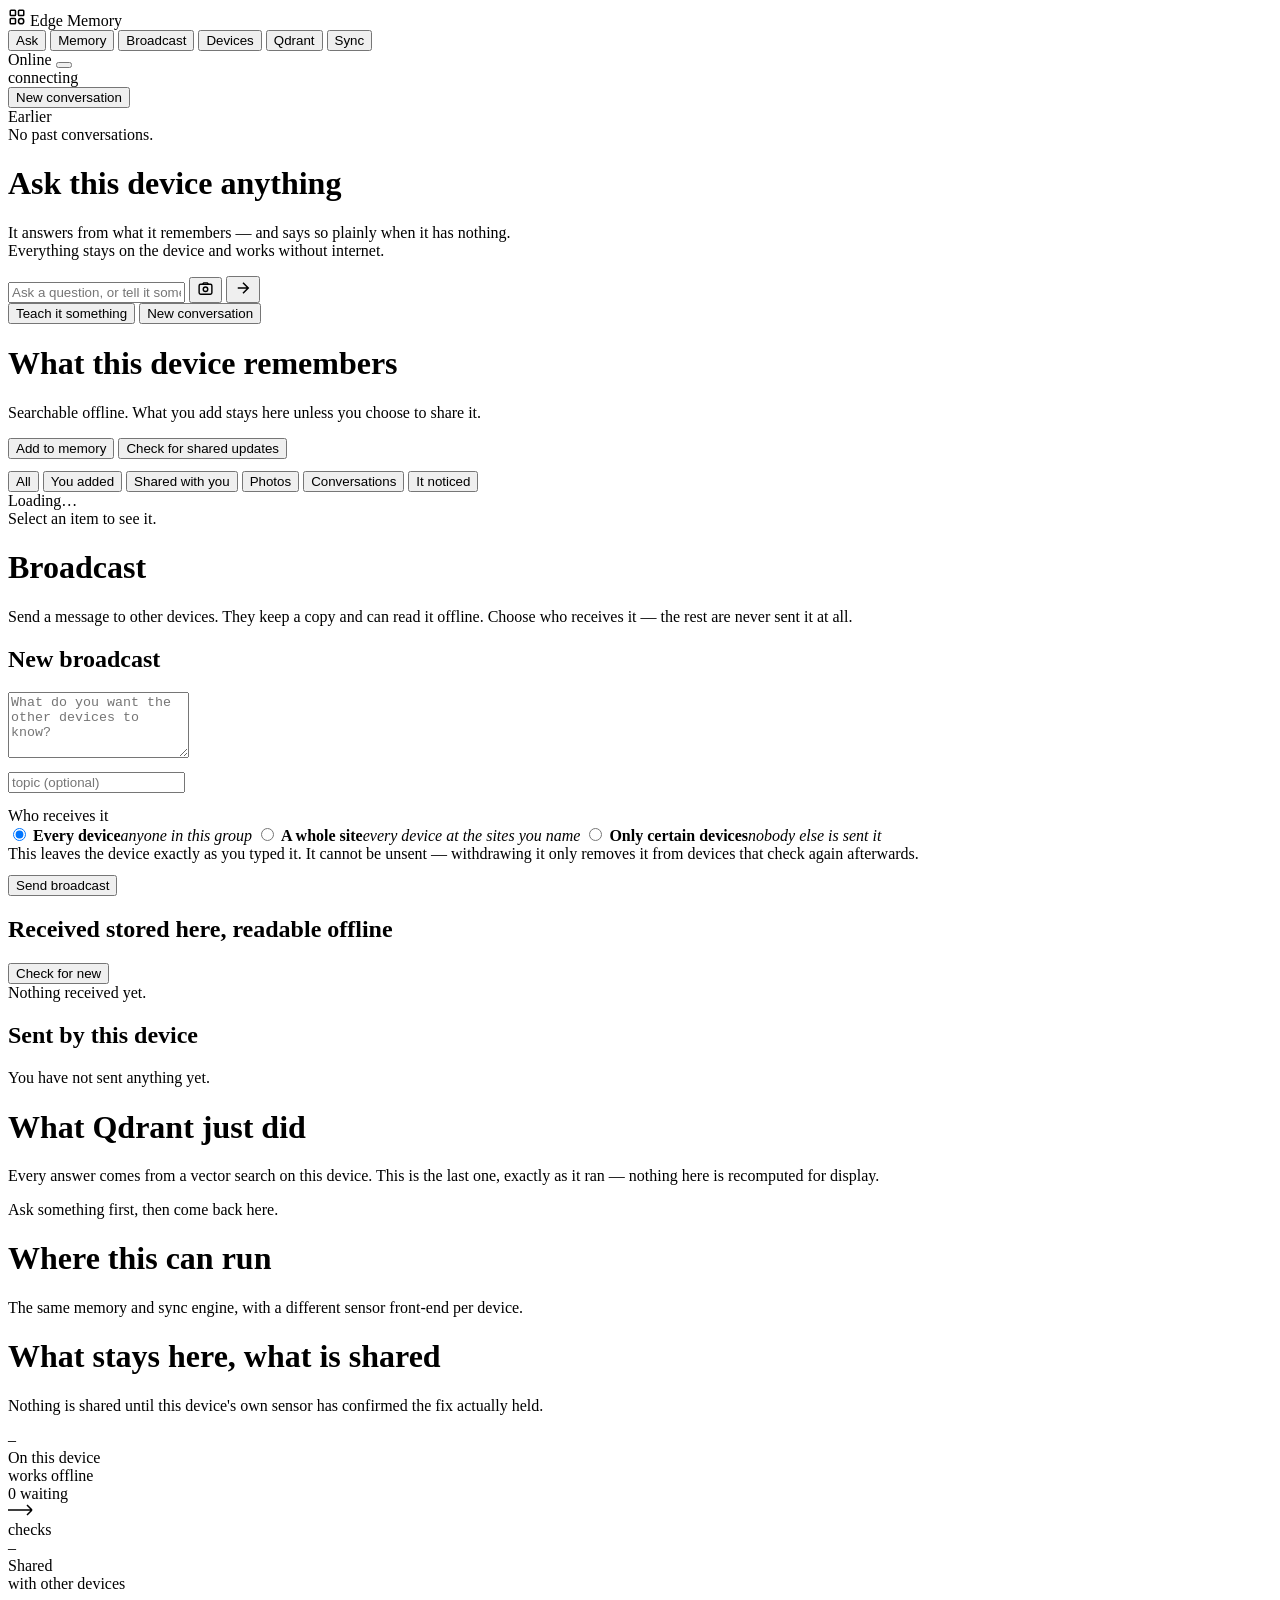
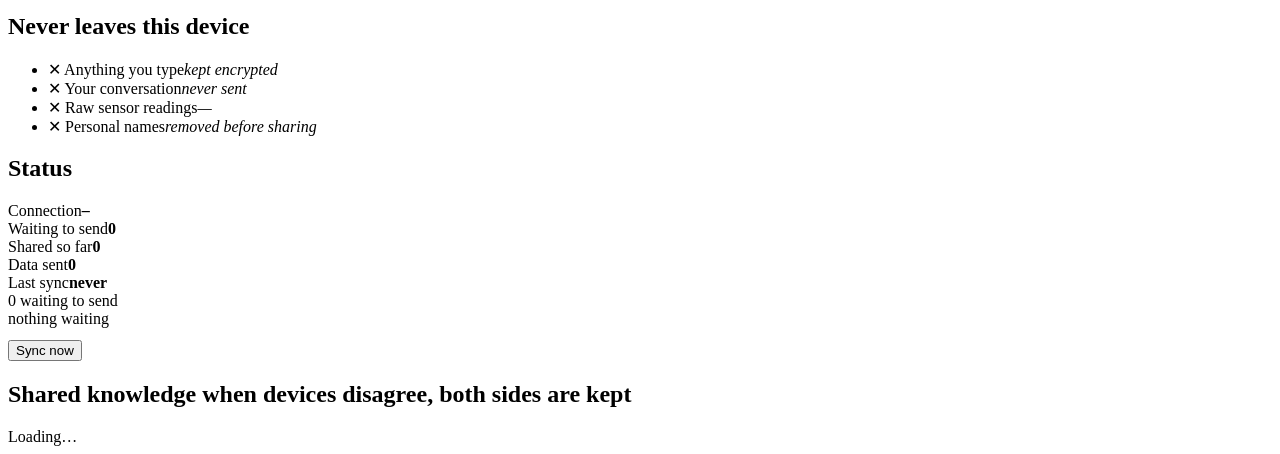
==== app/index.html @ 1c819f37 "Ask the device things: one URL, chat with memory, speech, photos, broadcast The engine already store" ====
<!doctype html>
<html lang="en">
<head>
<meta charset="utf-8">
<meta name="viewport" content="width=device-width, initial-scale=1">
<title>Edge Memory</title>
<link rel="icon" href="data:,">
<link rel="stylesheet" href="/style.css">
</head>
<body>

<nav>
  <div class="brand">
    <svg width="18" height="18" viewBox="0 0 24 24" fill="none" stroke="currentColor" stroke-width="2">
      <rect x="3" y="3" width="7" height="7" rx="1"/><rect x="14" y="3" width="7" height="7" rx="1"/>
      <rect x="3" y="14" width="7" height="7" rx="1"/><circle cx="17.5" cy="17.5" r="3.5"/>
    </svg>
    Edge Memory
  </div>
  <button class="tab active" data-page="chat">Ask</button>
  <button class="tab" data-page="memory">Memory</button>
  <button class="tab" data-page="broadcast">Broadcast</button>
  <button class="tab" data-page="devices">Devices</button>
  <button class="tab" data-page="qdrant">Qdrant</button>
  <button class="tab" data-page="sync">Sync</button>
  <div class="spacer"></div>
  <div class="net-toggle">
    <span class="net-label" id="netLabel">Online</span>
    <button class="switch on" id="netSwitch" title="Simulate losing the network"><span class="knob"></span></button>
  </div>
  <span class="status" id="connStatus">connecting</span>
</nav>

<main>

<!-- ══════════ ASK ══════════ -->
<div class="page active" id="page-chat">
  <div class="chat-shell">
  <aside class="chat-side" id="chatSide">
    <button class="btn newchat" id="newChat">New conversation</button>
    <div class="side-label">Earlier</div>
    <div class="side-list" id="convList"><div class="empty">No past conversations.</div></div>
  </aside>
  <div class="chat-wrap">
    <div class="chat-scroll" id="chatScroll">
      <div class="welcome" id="welcome">
        <h1 class="hero-title">Ask this device anything</h1>
        <p class="hero-sub">It answers from what it remembers — and says so plainly when it has nothing.<br>
          Everything stays on the device and works without internet.</p>
        <div class="chips" id="chips"></div>
      </div>
    </div>

    <div class="composer">
      <div class="searchbar" id="searchbar">
        <input id="askInput" type="text" placeholder="Ask a question, or tell it something to remember…" autocomplete="off" maxlength="1000">
        <button class="s-mic" id="photoBtn" title="Attach a photo — stored and searchable on this device">
          <svg width="17" height="17" viewBox="0 0 24 24" fill="none" stroke="currentColor" stroke-width="2">
            <rect x="3" y="6" width="18" height="14" rx="2"/><circle cx="12" cy="13" r="3.2"/>
            <path d="M8 6l1.5-2h5L16 6"/>
          </svg>
        </button>
        <input id="photoFile" type="file" accept="image/*" hidden>
        <button class="s-mic" id="micBtn" title="Dictate — recognised on this device" hidden>
          <svg width="17" height="17" viewBox="0 0 24 24" fill="none" stroke="currentColor" stroke-width="2">
            <rect x="9" y="2" width="6" height="12" rx="3"/><path d="M5 11a7 7 0 0 0 14 0M12 18v4"/>
          </svg>
        </button>
        <button class="s-send" id="askBtn" title="Send">
          <svg width="18" height="18" viewBox="0 0 24 24" fill="none" stroke="currentColor" stroke-width="2">
            <path d="M5 12h14M12 5l7 7-7 7"/>
          </svg>
        </button>
      </div>
      <div class="composer-foot">
        <button class="linkbtn" id="teachBtn">Teach it something</button>
        <button class="linkbtn" id="clearChat">New conversation</button>
        <span class="spacer"></span>
        <span class="composer-note" id="composerNote"></span>
      </div>
    </div>
  </div>
  </div>
</div>

<!-- ══════════ MEMORY ══════════ -->
<div class="page" id="page-memory">
  <div class="phead">
    <h1>What this device remembers</h1>
    <p class="psub">Searchable offline. What you add stays here unless you choose to share it.</p>
  </div>
  <div class="row" style="margin-bottom:12px">
    <button class="btn" id="addMem">Add to memory</button>
    <button class="btn" id="pullShared">Check for shared updates</button>
    <span class="hint" id="pullNote" style="margin:0"></span>
  </div>

  <div class="mem-toolbar">
    <div class="seg" id="memFilter">
      <button class="seg-btn active" data-f="all">All</button>
      <button class="seg-btn" data-f="fact">You added</button>
      <button class="seg-btn" data-f="shared">Shared with you</button>
      <button class="seg-btn" data-f="picture">Photos</button>
      <button class="seg-btn" data-f="chat">Conversations</button>
      <button class="seg-btn" data-f="record">It noticed</button>
    </div>
  </div>

  <div class="mem-layout">
    <div class="mem-list" id="memList"><div class="empty">Loading…</div></div>
    <div class="mem-detail" id="memDetail"><div class="empty">Select an item to see it.</div></div>
  </div>
</div>

<!-- ══════════ BROADCAST ══════════ -->
<div class="page" id="page-broadcast">
  <div class="phead">
    <h1>Broadcast</h1>
    <p class="psub">Send a message to other devices. They keep a copy and can read it offline.
      Choose who receives it — the rest are never sent it at all.</p>
  </div>

  <div class="bc-layout">
    <div class="panel">
      <h2>New broadcast</h2>
      <textarea id="bcText" rows="4" maxlength="4000"
                placeholder="What do you want the other devices to know?"></textarea>
      <div class="row" style="margin-top:10px">
        <input id="bcTopic" class="inp" type="text" maxlength="80" placeholder="topic (optional)" style="flex:1">
      </div>

      <div class="field-label" style="margin-top:14px">Who receives it</div>
      <label class="radio"><input type="radio" name="bcAud" value="everyone" checked>
        <span><b>Every device</b><em>anyone in this group</em></span></label>
      <label class="radio"><input type="radio" name="bcAud" value="site">
        <span><b>A whole site</b><em>every device at the sites you name</em></span></label>
      <label class="radio"><input type="radio" name="bcAud" value="device">
        <span><b>Only certain devices</b><em>nobody else is sent it</em></span></label>
      <input id="bcRecipients" class="inp recip" type="text" hidden maxlength="400"
             placeholder="names, comma separated">

      <div class="share-warn">
        This leaves the device exactly as you typed it. It cannot be unsent — withdrawing it only removes
        it from devices that check again afterwards.
      </div>
      <div class="row" style="margin-top:12px">
        <button class="btn primary" id="bcSend">Send broadcast</button>
        <span class="hint" id="bcNote" style="margin:0"></span>
      </div>
    </div>

    <div>
      <div class="panel">
        <h2>Received <span class="hint-inline">stored here, readable offline</span></h2>
        <div class="row">
          <button class="btn" id="bcPull">Check for new</button>
          <span class="hint" id="bcPullNote" style="margin:0"></span>
        </div>
        <div id="bcInbox" class="bc-list"><div class="empty">Nothing received yet.</div></div>
      </div>
      <div class="panel">
        <h2>Sent by this device</h2>
        <div id="bcSent" class="bc-list"><div class="empty">You have not sent anything yet.</div></div>
      </div>
    </div>
  </div>
</div>

<!-- ══════════ QDRANT ══════════ -->
<div class="page" id="page-qdrant">
  <div class="phead">
    <h1>What Qdrant just did</h1>
    <p class="psub">Every answer comes from a vector search on this device. This is the last one, exactly
      as it ran — nothing here is recomputed for display.</p>
  </div>
  <div id="qdrantBody"><div class="empty">Ask something first, then come back here.</div></div>
</div>

<!-- ══════════ DEVICES ══════════ -->
<div class="page" id="page-devices">
  <div class="phead">
    <h1>Where this can run</h1>
    <p class="psub">The same memory and sync engine, with a different sensor front-end per device.</p>
  </div>
  <div class="dev-grid" id="devGrid"></div>
</div>

<!-- ══════════ SYNC ══════════ -->
<div class="page" id="page-sync">
  <div class="phead">
    <h1>What stays here, what is shared</h1>
    <p class="psub">Nothing is shared until this device's own sensor has confirmed the fix actually held.</p>
  </div>

  <div class="flow">
    <div class="fnode local">
      <div class="fn-count" id="fnLocal">–</div>
      <div class="fn-title">On this device</div>
      <div class="fn-detail">works offline</div>
    </div>
    <div class="farrow">
      <div class="fa-line"><span id="fnQueued">0</span> waiting</div>
      <svg width="28" height="14" viewBox="0 0 28 14" fill="none" stroke="currentColor" stroke-width="1.5"><path d="M0 7h24m0 0-5-5m5 5-5 5"/></svg>
      <div class="fa-sub">checks</div>
    </div>
    <div class="fnode cloud">
      <div class="fn-count" id="fnCloud">–</div>
      <div class="fn-title">Shared</div>
      <div class="fn-detail">with other devices</div>
    </div>
  </div>

  <div class="two-col">
    <div class="panel">
      <h2>Never leaves this device</h2>
      <ul class="privacy-list">
        <li><span class="pl-x">✕</span> Anything you type<em>kept encrypted</em></li>
        <li><span class="pl-x">✕</span> Your conversation<em>never sent</em></li>
        <li><span class="pl-x">✕</span> Raw sensor readings<em id="plRaw">—</em></li>
        <li><span class="pl-x">✕</span> Personal names<em>removed before sharing</em></li>
      </ul>
    </div>

    <div class="panel">
      <h2>Status</h2>
      <div class="kv-list">
        <div class="kv-row"><span>Connection</span><b id="syState">–</b></div>
        <div class="kv-row"><span>Waiting to send</span><b id="syQueued">0</b></div>
        <div class="kv-row"><span>Shared so far</span><b id="sySynced">0</b></div>
        <div class="kv-row"><span>Data sent</span><b id="syBytes">0</b></div>
        <div class="kv-row"><span>Last sync</span><b id="syPush">never</b></div>
      </div>
      <div class="pending-box" id="pendingBox">
        <div class="pending-head">
          <span class="pending-count" id="pendCount">0</span>
          <span class="pending-label">waiting to send</span>
          <span class="pending-size" id="pendSize"></span>
        </div>
        <div class="pending-advice" id="pendAdvice">nothing waiting</div>
      </div>
      <button class="btn primary" id="syncNow" style="margin-top:12px">Sync now</button>
    </div>
  </div>

  <div class="panel">
    <h2>Shared knowledge <span class="hint-inline">when devices disagree, both sides are kept</span></h2>
    <div id="fleetCases" class="case-list"><div class="empty">Loading…</div></div>
  </div>
</div>

</main>

<div class="toast-area" id="toasts"></div>

<div class="modal" id="teachModal" hidden>
  <div class="modal-card">
    <h2>Add something to memory</h2>
    <p class="hint">It will remember this and use it to answer later.</p>
    <textarea id="teachText" maxlength="4000" rows="5" placeholder="Anything at all — a fact, a procedure, a preference, a note to your future self."></textarea>

    <p class="hint">Stays on this device. To send something to other devices, use Broadcast.</p>

    <div class="modal-foot">
      <button class="btn" id="teachCancel">Cancel</button>
      <button class="btn primary" id="teachSave">Save</button>
    </div>
  </div>
</div>

<div class="modal" id="photoModal" hidden>
  <div class="modal-card">
    <h2>Add a photo</h2>
    <p class="hint">The photo stays on this device. Nothing reads it — what you type is what gives it meaning,
      and later you can find it by describing it.</p>
    <img id="photoPreview" class="photo-preview" alt="">
    <textarea id="photoNote" rows="3" maxlength="2000"
              placeholder="What is this a photo of? What did you see?"></textarea>
    <div class="modal-foot">
      <button class="btn" id="photoCancel">Cancel</button>
      <button class="btn primary" id="photoSave">Save photo</button>
    </div>
  </div>
</div>

<script src="/app.js"></script>
</body>
</html>
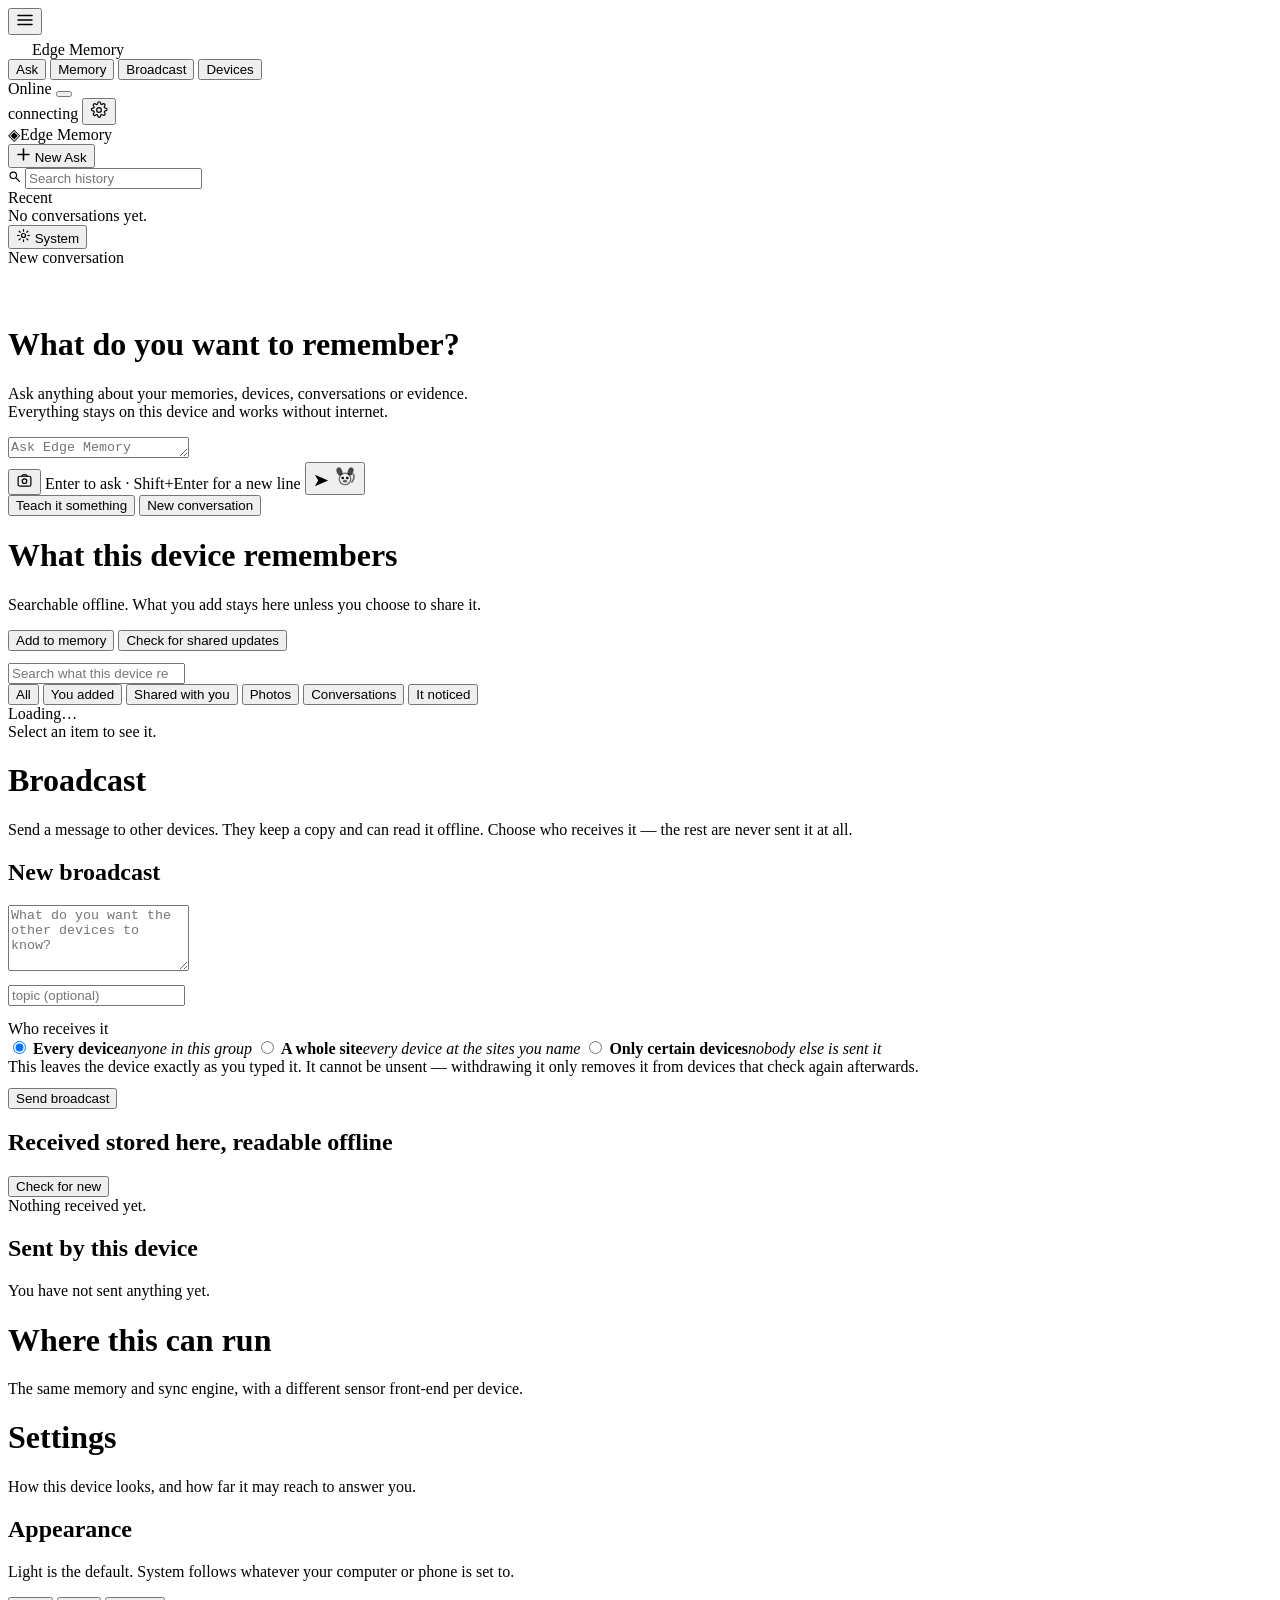
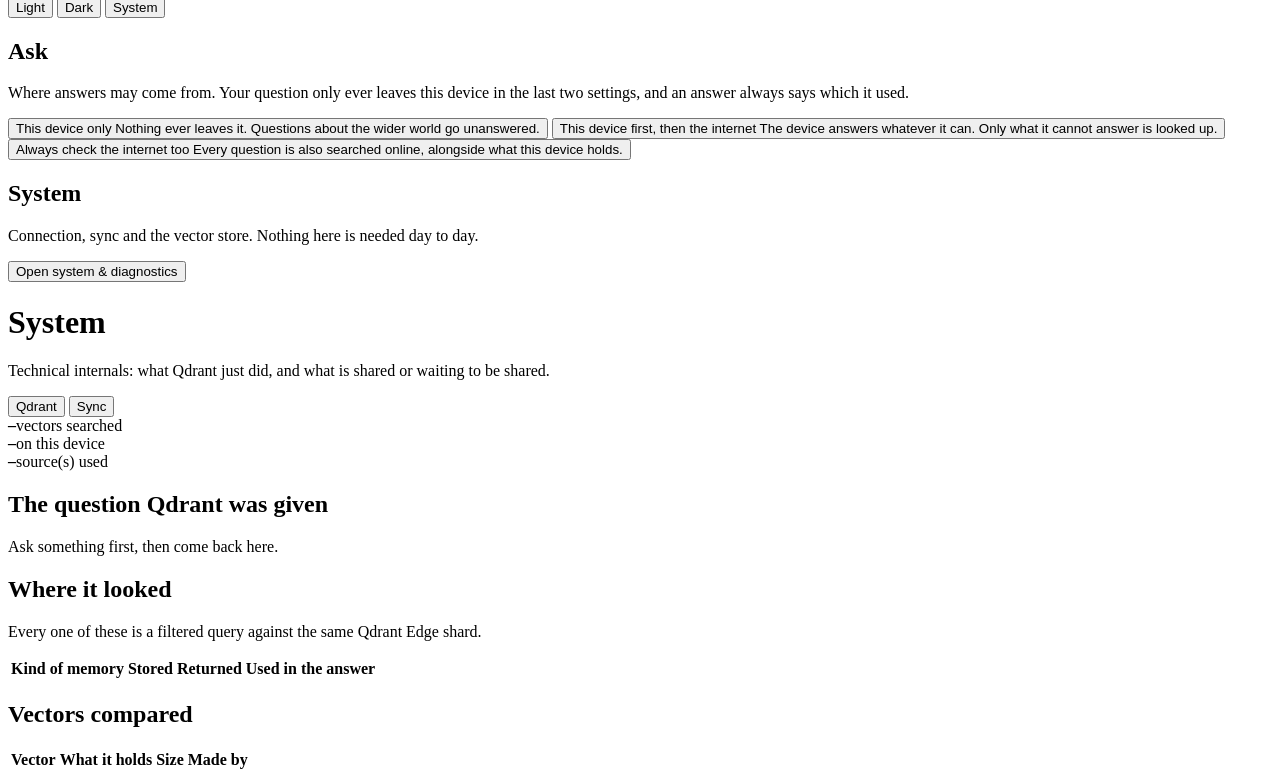
==== commit 71799cc4: "Ask the world when it can, and a blue-and-white app to ask it in The launcher had regressed to openi" ====
--- a/app/index.html
+++ b/app/index.html
@@ -9,77 +9,144 @@
 </head>
 <body>
 
+<!-- ════════ TOP NAV: google-style product tabs ════════ -->
 <nav>
+  <button class="icon-btn side-toggle" id="sideToggle" title="History" aria-label="Toggle history">
+    <svg width="18" height="18" viewBox="0 0 18 18" fill="none" stroke="currentColor" stroke-width="1.6" stroke-linecap="round"><path d="M2 4.5h14M2 9h14M2 13.5h14"/></svg>
+  </button>
   <div class="brand">
-    <svg width="18" height="18" viewBox="0 0 24 24" fill="none" stroke="currentColor" stroke-width="2">
-      <rect x="3" y="3" width="7" height="7" rx="1"/><rect x="14" y="3" width="7" height="7" rx="1"/>
-      <rect x="3" y="14" width="7" height="7" rx="1"/><circle cx="17.5" cy="17.5" r="3.5"/>
+    <svg width="20" height="20" viewBox="0 0 24 24" fill="none">
+      <rect width="24" height="24" rx="7" fill="var(--blue)"/>
+      <circle cx="12" cy="11" r="4" fill="white" opacity="0.9"/>
+      <ellipse cx="8" cy="7" rx="2.2" ry="3.2" fill="white" opacity="0.65" transform="rotate(-15 8 7)"/>
+      <ellipse cx="16" cy="7" rx="2.2" ry="3.2" fill="white" opacity="0.65" transform="rotate(15 16 7)"/>
+      <circle cx="10.5" cy="11" r="1" fill="var(--blue)"/>
+      <circle cx="13.5" cy="11" r="1" fill="var(--blue)"/>
+      <ellipse cx="12" cy="13.5" rx="1.7" ry="1" fill="var(--blue)" opacity="0.65"/>
     </svg>
-    Edge Memory
-  </div>
-  <button class="tab active" data-page="chat">Ask</button>
-  <button class="tab" data-page="memory">Memory</button>
-  <button class="tab" data-page="broadcast">Broadcast</button>
-  <button class="tab" data-page="devices">Devices</button>
-  <button class="tab" data-page="qdrant">Qdrant</button>
-  <button class="tab" data-page="sync">Sync</button>
+    <span>Edge Memory</span>
+  </div>
+  <div class="tabs" role="tablist">
+    <button class="tab active" data-page="ask" role="tab">Ask</button>
+    <button class="tab" data-page="memory" role="tab">Memory</button>
+    <button class="tab" data-page="broadcast" role="tab">Broadcast</button>
+    <button class="tab" data-page="devices" role="tab">Devices</button>
+  </div>
   <div class="spacer"></div>
   <div class="net-toggle">
     <span class="net-label" id="netLabel">Online</span>
     <button class="switch on" id="netSwitch" title="Simulate losing the network"><span class="knob"></span></button>
   </div>
   <span class="status" id="connStatus">connecting</span>
+  <button class="icon-btn nav-settings" id="settingsBtn" title="Settings" aria-label="Settings">
+    <svg width="18" height="18" viewBox="0 0 24 24" fill="none" stroke="currentColor" stroke-width="1.6"><circle cx="12" cy="12" r="3.1"/><path d="M19.2 14.1a1.5 1.5 0 0 0 .3 1.7l.1.1a1.9 1.9 0 1 1-2.7 2.7l-.1-.1a1.5 1.5 0 0 0-2.6 1.1v.2a1.9 1.9 0 1 1-3.8 0v-.1a1.5 1.5 0 0 0-2.6-1.1l-.1.1a1.9 1.9 0 1 1-2.7-2.7l.1-.1a1.5 1.5 0 0 0-1.1-2.6h-.2a1.9 1.9 0 1 1 0-3.8h.1a1.5 1.5 0 0 0 1.1-2.6l-.1-.1a1.9 1.9 0 1 1 2.7-2.7l.1.1a1.5 1.5 0 0 0 2.6-1.1v-.2a1.9 1.9 0 1 1 3.8 0v.1a1.5 1.5 0 0 0 2.6 1.1l.1-.1a1.9 1.9 0 1 1 2.7 2.7l-.1.1a1.5 1.5 0 0 0 1.1 2.6h.2a1.9 1.9 0 1 1 0 3.8h-.1a1.5 1.5 0 0 0-1.4.9z"/></svg>
+  </button>
 </nav>
 
+<div class="shell">
+
+<!-- ════════ LEFT: conversation history ════════ -->
+<aside class="history" id="historyPane">
+  <div class="hist-brand"><span class="hist-logo">◈</span><span class="hist-name">Edge Memory</span></div>
+  <button class="newask" id="newChat">
+    <svg width="15" height="15" viewBox="0 0 15 15" fill="none" stroke="currentColor" stroke-width="1.6" stroke-linecap="round"><path d="M7.5 2v11M2 7.5h11"/></svg>
+    New Ask
+  </button>
+  <div class="hist-search">
+    <svg width="13" height="13" viewBox="0 0 16 16" fill="none" stroke="currentColor" stroke-width="1.5" stroke-linecap="round"><circle cx="6.5" cy="6.5" r="4"/><path d="M10.5 10.5L14 14"/></svg>
+    <input id="histSearch" type="text" placeholder="Search history" autocomplete="off">
+  </div>
+  <div class="hist-label">Recent</div>
+  <div class="hist-list" id="convList"><div class="hist-empty">No conversations yet.</div></div>
+  <div class="hist-foot">
+    <button class="hist-foot-btn" id="systemLink">
+      <svg width="15" height="15" viewBox="0 0 18 18" fill="none" stroke="currentColor" stroke-width="1.4" stroke-linecap="round"><circle cx="9" cy="9" r="2.4"/><path d="M9 1.8v2M9 14.2v2M1.8 9h2M14.2 9h2M3.7 3.7l1.4 1.4M12.9 12.9l1.4 1.4M3.7 14.3l1.4-1.4M12.9 5.1l1.4-1.4"/></svg>
+      System
+    </button>
+  </div>
+</aside>
+<div class="drawer-overlay" id="drawerOverlay" hidden></div>
+
 <main>
 
 <!-- ══════════ ASK ══════════ -->
-<div class="page active" id="page-chat">
-  <div class="chat-shell">
-  <aside class="chat-side" id="chatSide">
-    <button class="btn newchat" id="newChat">New conversation</button>
-    <div class="side-label">Earlier</div>
-    <div class="side-list" id="convList"><div class="empty">No past conversations.</div></div>
-  </aside>
-  <div class="chat-wrap">
-    <div class="chat-scroll" id="chatScroll">
-      <div class="welcome" id="welcome">
-        <h1 class="hero-title">Ask this device anything</h1>
-        <p class="hero-sub">It answers from what it remembers — and says so plainly when it has nothing.<br>
-          Everything stays on the device and works without internet.</p>
-        <div class="chips" id="chips"></div>
-      </div>
-    </div>
-
-    <div class="composer">
-      <div class="searchbar" id="searchbar">
-        <input id="askInput" type="text" placeholder="Ask a question, or tell it something to remember…" autocomplete="off" maxlength="1000">
-        <button class="s-mic" id="photoBtn" title="Attach a photo — stored and searchable on this device">
-          <svg width="17" height="17" viewBox="0 0 24 24" fill="none" stroke="currentColor" stroke-width="2">
-            <rect x="3" y="6" width="18" height="14" rx="2"/><circle cx="12" cy="13" r="3.2"/>
-            <path d="M8 6l1.5-2h5L16 6"/>
-          </svg>
+<div class="page active" id="page-ask">
+  <div class="ask-shell">
+    <div class="chat-col">
+      <div class="chat-top">
+        <div class="conv-title" id="convTitle">New conversation</div>
+        <button class="ctx-toggle" id="ctxToggle" hidden>Evidence</button>
+      </div>
+      <div class="chat-scroll" id="chatScroll">
+        <div class="welcome" id="welcome">
+          <div class="hero-mark">
+            <svg width="34" height="34" viewBox="0 0 26 26" fill="none" aria-hidden="true">
+              <ellipse cx="7" cy="7" rx="3" ry="4.5" fill="var(--blue)" opacity="0.7" transform="rotate(-20 7 7)"/>
+              <ellipse cx="19" cy="7" rx="3" ry="4.5" fill="var(--blue)" opacity="0.7" transform="rotate(20 19 7)"/>
+              <circle cx="13" cy="15" r="6.3" stroke="var(--blue)" stroke-width="1.4" opacity="0.55"/>
+              <circle cx="10.5" cy="14" r="1.4" fill="var(--blue)"/>
+              <circle cx="15.5" cy="14" r="1.4" fill="var(--blue)"/>
+              <ellipse cx="13" cy="17.5" rx="2.2" ry="1.4" fill="var(--blue)" opacity="0.6"/>
+              <path d="M20.5 18.5 Q24 14 22 10" stroke="var(--blue)" stroke-width="1.8" stroke-linecap="round" fill="none" opacity="0.55"/>
+            </svg>
+          </div>
+          <h1 class="hero-title">What do you want to remember?</h1>
+          <p class="hero-sub">Ask anything about your memories, devices, conversations or evidence.<br>
+            Everything stays on this device and works without internet.</p>
+          <div class="chips" id="chips"></div>
+        </div>
+      </div>
+      <div class="composer-zone">
+        <div class="composer" id="composerBox">
+          <textarea id="askInput" rows="1" placeholder="Ask Edge Memory anything…" autocomplete="off" maxlength="1000"></textarea>
+          <div class="composer-tools">
+            <button class="tool-btn" id="photoBtn" title="Attach a photo — stored and searchable on this device">
+              <svg width="17" height="17" viewBox="0 0 24 24" fill="none" stroke="currentColor" stroke-width="1.7" stroke-linecap="round"><rect x="3" y="6" width="18" height="14" rx="2.5"/><circle cx="12" cy="13" r="3.2"/><path d="M8 6l1.5-2h5L16 6"/></svg>
+            </button>
+            <input id="photoFile" type="file" accept="image/*" hidden>
+            <button class="tool-btn" id="micBtn" title="Dictate — recognised on this device" hidden>
+              <svg width="17" height="17" viewBox="0 0 24 24" fill="none" stroke="currentColor" stroke-width="1.7" stroke-linecap="round"><rect x="9" y="2" width="6" height="12" rx="3"/><path d="M5 11a7 7 0 0 0 14 0M12 18v4"/></svg>
+            </button>
+            <span class="composer-hint" id="composerHint">Enter to ask · Shift+Enter for a new line</span>
+            <button class="send-btn" id="askBtn" title="Send">
+              <span class="send-arrow"><svg width="17" height="17" viewBox="0 0 18 18" fill="none"><path d="M16 9L2 3l3.5 6L2 15 16 9z" fill="currentColor"/></svg></span>
+              <span class="send-dog" aria-hidden="true">
+                <svg width="24" height="24" viewBox="0 0 26 26" fill="none">
+                  <ellipse cx="7" cy="7" rx="3" ry="4.5" fill="currentColor" opacity="0.7" transform="rotate(-20 7 7)"/>
+                  <ellipse cx="19" cy="7" rx="3" ry="4.5" fill="currentColor" opacity="0.7" transform="rotate(20 19 7)"/>
+                  <circle cx="13" cy="15" r="6.3" stroke="currentColor" stroke-width="1.4" opacity="0.55"/>
+                  <circle cx="10.5" cy="14" r="1.4" fill="currentColor"/>
+                  <circle cx="15.5" cy="14" r="1.4" fill="currentColor"/>
+                  <ellipse cx="13" cy="17.5" rx="2.2" ry="1.4" fill="currentColor" opacity="0.6"/>
+                  <path class="dog-tail" d="M20.5 18.5 Q24 14 22 10" stroke="currentColor" stroke-width="1.8" stroke-linecap="round" fill="none" opacity="0.55"/>
+                </svg>
+              </span>
+              <span class="send-stop" hidden><svg width="12" height="12" viewBox="0 0 12 12"><rect x="1.5" y="1.5" width="9" height="9" rx="2" fill="currentColor"/></svg></span>
+            </button>
+          </div>
+        </div>
+        <div class="composer-foot">
+          <button class="linkbtn" id="teachBtn">Teach it something</button>
+          <button class="linkbtn" id="clearChat">New conversation</button>
+          <span class="spacer"></span>
+          <span class="composer-note" id="composerNote"></span>
+        </div>
+      </div>
+    </div>
+
+    <!-- RIGHT: contextual evidence, only when there is something to show -->
+    <aside class="ctx-panel" id="ctxPanel" hidden>
+      <div class="ctx-head">
+        <div>
+          <div class="ctx-title">Sources</div>
+          <div class="ctx-sub" id="ctxCount">0 memories</div>
+        </div>
+        <button class="icon-btn" id="ctxClose" aria-label="Close evidence">
+          <svg width="14" height="14" viewBox="0 0 14 14" fill="none" stroke="currentColor" stroke-width="1.5" stroke-linecap="round"><path d="M2 2l10 10M12 2L2 12"/></svg>
         </button>
-        <input id="photoFile" type="file" accept="image/*" hidden>
-        <button class="s-mic" id="micBtn" title="Dictate — recognised on this device" hidden>
-          <svg width="17" height="17" viewBox="0 0 24 24" fill="none" stroke="currentColor" stroke-width="2">
-            <rect x="9" y="2" width="6" height="12" rx="3"/><path d="M5 11a7 7 0 0 0 14 0M12 18v4"/>
-          </svg>
-        </button>
-        <button class="s-send" id="askBtn" title="Send">
-          <svg width="18" height="18" viewBox="0 0 24 24" fill="none" stroke="currentColor" stroke-width="2">
-            <path d="M5 12h14M12 5l7 7-7 7"/>
-          </svg>
-        </button>
-      </div>
-      <div class="composer-foot">
-        <button class="linkbtn" id="teachBtn">Teach it something</button>
-        <button class="linkbtn" id="clearChat">New conversation</button>
-        <span class="spacer"></span>
-        <span class="composer-note" id="composerNote"></span>
-      </div>
-    </div>
-  </div>
+      </div>
+      <div class="ctx-body" id="ctxBody"><div class="empty">Ask something to see the memories behind the answer.</div></div>
+    </aside>
   </div>
 </div>
 
@@ -96,6 +163,7 @@
   </div>
 
   <div class="mem-toolbar">
+    <input id="memSearch" class="inp mem-search" type="search" placeholder="Search what this device remembers" autocomplete="off">
     <div class="seg" id="memFilter">
       <button class="seg-btn active" data-f="all">All</button>
       <button class="seg-btn" data-f="fact">You added</button>
@@ -166,16 +234,6 @@
   </div>
 </div>
 
-<!-- ══════════ QDRANT ══════════ -->
-<div class="page" id="page-qdrant">
-  <div class="phead">
-    <h1>What Qdrant just did</h1>
-    <p class="psub">Every answer comes from a vector search on this device. This is the last one, exactly
-      as it ran — nothing here is recomputed for display.</p>
-  </div>
-  <div id="qdrantBody"><div class="empty">Ask something first, then come back here.</div></div>
-</div>
-
 <!-- ══════════ DEVICES ══════════ -->
 <div class="page" id="page-devices">
   <div class="phead">
@@ -185,70 +243,108 @@
   <div class="dev-grid" id="devGrid"></div>
 </div>
 
-<!-- ══════════ SYNC ══════════ -->
-<div class="page" id="page-sync">
-  <div class="phead">
-    <h1>What stays here, what is shared</h1>
-    <p class="psub">Nothing is shared until this device's own sensor has confirmed the fix actually held.</p>
-  </div>
-
+<!-- ══════════ SETTINGS ══════════ -->
+<div class="page" id="page-settings">
+  <div class="phead">
+    <h1>Settings</h1>
+    <p class="psub">How this device looks, and how far it may reach to answer you.</p>
+  </div>
+
+  <div class="settings-wrap">
+    <section class="set-group">
+      <h2>Appearance</h2>
+      <p class="set-note">Light is the default. System follows whatever your computer or phone is set to.</p>
+      <div class="seg" id="themeSeg" role="radiogroup" aria-label="Theme">
+        <button class="seg-btn" data-theme="light" role="radio">Light</button>
+        <button class="seg-btn" data-theme="dark" role="radio">Dark</button>
+        <button class="seg-btn" data-theme="system" role="radio">System</button>
+      </div>
+    </section>
+
+    <section class="set-group">
+      <h2>Ask</h2>
+      <p class="set-note">Where answers may come from. Your question only ever leaves this device in the
+        last two settings, and an answer always says which it used.</p>
+      <div class="set-choices" id="retrievalChoices" role="radiogroup" aria-label="Where Ask may look">
+        <button class="choice" data-mode="local" role="radio">
+          <span class="choice-title">This device only</span>
+          <span class="choice-sub">Nothing ever leaves it. Questions about the wider world go unanswered.</span>
+        </button>
+        <button class="choice" data-mode="auto" role="radio">
+          <span class="choice-title">This device first, then the internet</span>
+          <span class="choice-sub">The device answers whatever it can. Only what it cannot answer is looked up.</span>
+        </button>
+        <button class="choice" data-mode="online" role="radio">
+          <span class="choice-title">Always check the internet too</span>
+          <span class="choice-sub">Every question is also searched online, alongside what this device holds.</span>
+        </button>
+      </div>
+      <p class="set-note" id="searchProviderNote"></p>
+    </section>
+
+    <section class="set-group">
+      <h2>System</h2>
+      <p class="set-note">Connection, sync and the vector store. Nothing here is needed day to day.</p>
+      <div class="set-rows" id="settingsSystem"></div>
+      <button class="btn" id="openSystemBtn">Open system &amp; diagnostics</button>
+    </section>
+  </div>
+</div>
+
+<!-- ══════════ SYSTEM (Qdrant + Sync + diagnostics: reached from Settings, not the main tabs) ══════════ -->
+<div class="page" id="page-system">
+  <div class="phead">
+    <h1>System</h1>
+    <p class="psub">Technical internals: what Qdrant just did, and what is shared or waiting to be shared.</p>
+  </div>
+  <div class="seg sys-seg" id="sysSeg">
+    <button class="seg-btn active" data-sys="qdrant">Qdrant</button>
+    <button class="seg-btn" data-sys="sync">Sync</button>
+  </div>
+
+  <div id="sys-qdrant">
+    <div class="qdrant-hero">
+      <div class="q-stat"><b id="qVectors">–</b><span>vectors searched</span></div>
+      <div class="q-stat"><b id="qMs">–</b><span>on this device</span></div>
+      <div class="q-stat"><b id="qSources">–</b><span>source(s) used</span></div>
+    </div>
+    <div class="panel">
+      <h2>The question Qdrant was given</h2>
+      <div class="q-query" id="qQuery">Ask something first, then come back here.</div>
+      <p class="hint" id="qFollow" style="margin-top:8px" hidden>This was a follow-up, so the subject of the previous question was added before searching.</p>
+      <p class="hint" style="margin:8px 0 0" id="qWhere"></p>
+    </div>
+    <div class="panel">
+      <h2>Where it looked</h2>
+      <p class="hint">Every one of these is a filtered query against the same Qdrant Edge shard.</p>
+      <table class="tally"><thead><tr><th>Kind of memory</th><th>Stored</th><th>Returned</th><th>Used in the answer</th></tr></thead><tbody id="qSearched"></tbody></table>
+    </div>
+    <div class="panel">
+      <h2>Vectors compared</h2>
+      <p class="hint" id="qFusion"></p>
+      <table class="tally"><thead><tr><th>Vector</th><th>What it holds</th><th>Size</th><th>Made by</th><th></th></tr></thead><tbody id="qVectorsBody"></tbody></table>
+    </div>
+  </div>
+
+<div id="sys-sync" hidden>
   <div class="flow">
-    <div class="fnode local">
-      <div class="fn-count" id="fnLocal">–</div>
-      <div class="fn-title">On this device</div>
-      <div class="fn-detail">works offline</div>
-    </div>
-    <div class="farrow">
-      <div class="fa-line"><span id="fnQueued">0</span> waiting</div>
-      <svg width="28" height="14" viewBox="0 0 28 14" fill="none" stroke="currentColor" stroke-width="1.5"><path d="M0 7h24m0 0-5-5m5 5-5 5"/></svg>
-      <div class="fa-sub">checks</div>
-    </div>
-    <div class="fnode cloud">
-      <div class="fn-count" id="fnCloud">–</div>
-      <div class="fn-title">Shared</div>
-      <div class="fn-detail">with other devices</div>
-    </div>
-  </div>
-
+    <div class="fnode local"><div class="fn-count" id="fnLocal">–</div><div class="fn-title">On this device</div><div class="fn-detail">works offline</div></div>
+    <div class="farrow"><div class="fa-line"><span id="fnQueued">0</span> waiting</div><svg width="28" height="14" viewBox="0 0 28 14" fill="none" stroke="currentColor" stroke-width="1.5"><path d="M0 7h24m0 0-5-5m5 5-5 5"/></svg><div class="fa-sub">checks</div></div>
+    <div class="fnode cloud"><div class="fn-count" id="fnCloud">–</div><div class="fn-title">Shared</div><div class="fn-detail">with other devices</div></div>
+  </div>
   <div class="two-col">
-    <div class="panel">
-      <h2>Never leaves this device</h2>
-      <ul class="privacy-list">
-        <li><span class="pl-x">✕</span> Anything you type<em>kept encrypted</em></li>
-        <li><span class="pl-x">✕</span> Your conversation<em>never sent</em></li>
-        <li><span class="pl-x">✕</span> Raw sensor readings<em id="plRaw">—</em></li>
-        <li><span class="pl-x">✕</span> Personal names<em>removed before sharing</em></li>
-      </ul>
-    </div>
-
-    <div class="panel">
-      <h2>Status</h2>
-      <div class="kv-list">
-        <div class="kv-row"><span>Connection</span><b id="syState">–</b></div>
-        <div class="kv-row"><span>Waiting to send</span><b id="syQueued">0</b></div>
-        <div class="kv-row"><span>Shared so far</span><b id="sySynced">0</b></div>
-        <div class="kv-row"><span>Data sent</span><b id="syBytes">0</b></div>
-        <div class="kv-row"><span>Last sync</span><b id="syPush">never</b></div>
-      </div>
-      <div class="pending-box" id="pendingBox">
-        <div class="pending-head">
-          <span class="pending-count" id="pendCount">0</span>
-          <span class="pending-label">waiting to send</span>
-          <span class="pending-size" id="pendSize"></span>
-        </div>
-        <div class="pending-advice" id="pendAdvice">nothing waiting</div>
-      </div>
-      <button class="btn primary" id="syncNow" style="margin-top:12px">Sync now</button>
-    </div>
-  </div>
-
-  <div class="panel">
-    <h2>Shared knowledge <span class="hint-inline">when devices disagree, both sides are kept</span></h2>
-    <div id="fleetCases" class="case-list"><div class="empty">Loading…</div></div>
-  </div>
-</div>
-
+    <div class="panel"><h2>Never leaves this device</h2><ul class="privacy-list">
+      <li><span class="pl-x">✕</span> Anything you type<em>kept encrypted</em></li><li><span class="pl-x">✕</span> Your conversation<em>never sent</em></li><li><span class="pl-x">✕</span> Raw sensor readings<em id="plRaw">—</em></li><li><span class="pl-x">✕</span> Personal names<em>removed before sharing</em></li>
+    </ul></div>
+    <div class="panel"><h2>Status</h2><div class="kv-list">
+      <div class="kv-row"><span>Connection</span><b id="syState">–</b></div><div class="kv-row"><span>Waiting to send</span><b id="syQueued">0</b></div><div class="kv-row"><span>Shared so far</span><b id="sySynced">0</b></div><div class="kv-row"><span>Data sent</span><b id="syBytes">0</b></div><div class="kv-row"><span>Last sync</span><b id="syPush">never</b></div>
+    </div><div class="pending-box" id="pendingBox"><div class="pending-head"><span class="pending-count" id="pendCount">0</span><span class="pending-label">waiting to send</span><span class="pending-size" id="pendSize"></span></div><div class="pending-advice" id="pendAdvice">nothing waiting</div></div><button class="btn primary" id="syncNow" style="margin-top:12px">Sync now</button></div>
+  </div>
+  <div class="panel"><h2>Shared knowledge <span class="hint-inline">when devices disagree, both sides are kept</span></h2><div id="fleetCases" class="case-list"><div class="empty">Loading…</div></div></div>
+</div>
+</div>
 </main>
+</div><!-- /shell -->
 
 <div class="toast-area" id="toasts"></div>
 
@@ -282,6 +378,18 @@
   </div>
 </div>
 
+<div class="modal" id="renameModal" hidden>
+  <div class="modal-card">
+    <h2>Rename conversation</h2>
+    <p class="hint">A local label for this conversation list. What is stored on the device does not change.</p>
+    <input id="renameInput" class="inp rename-inp" type="text" maxlength="80">
+    <div class="modal-foot">
+      <button class="btn" id="renameCancel">Cancel</button>
+      <button class="btn primary" id="renameSave">Save</button>
+    </div>
+  </div>
+</div>
+
 <script src="/app.js"></script>
 </body>
 </html>
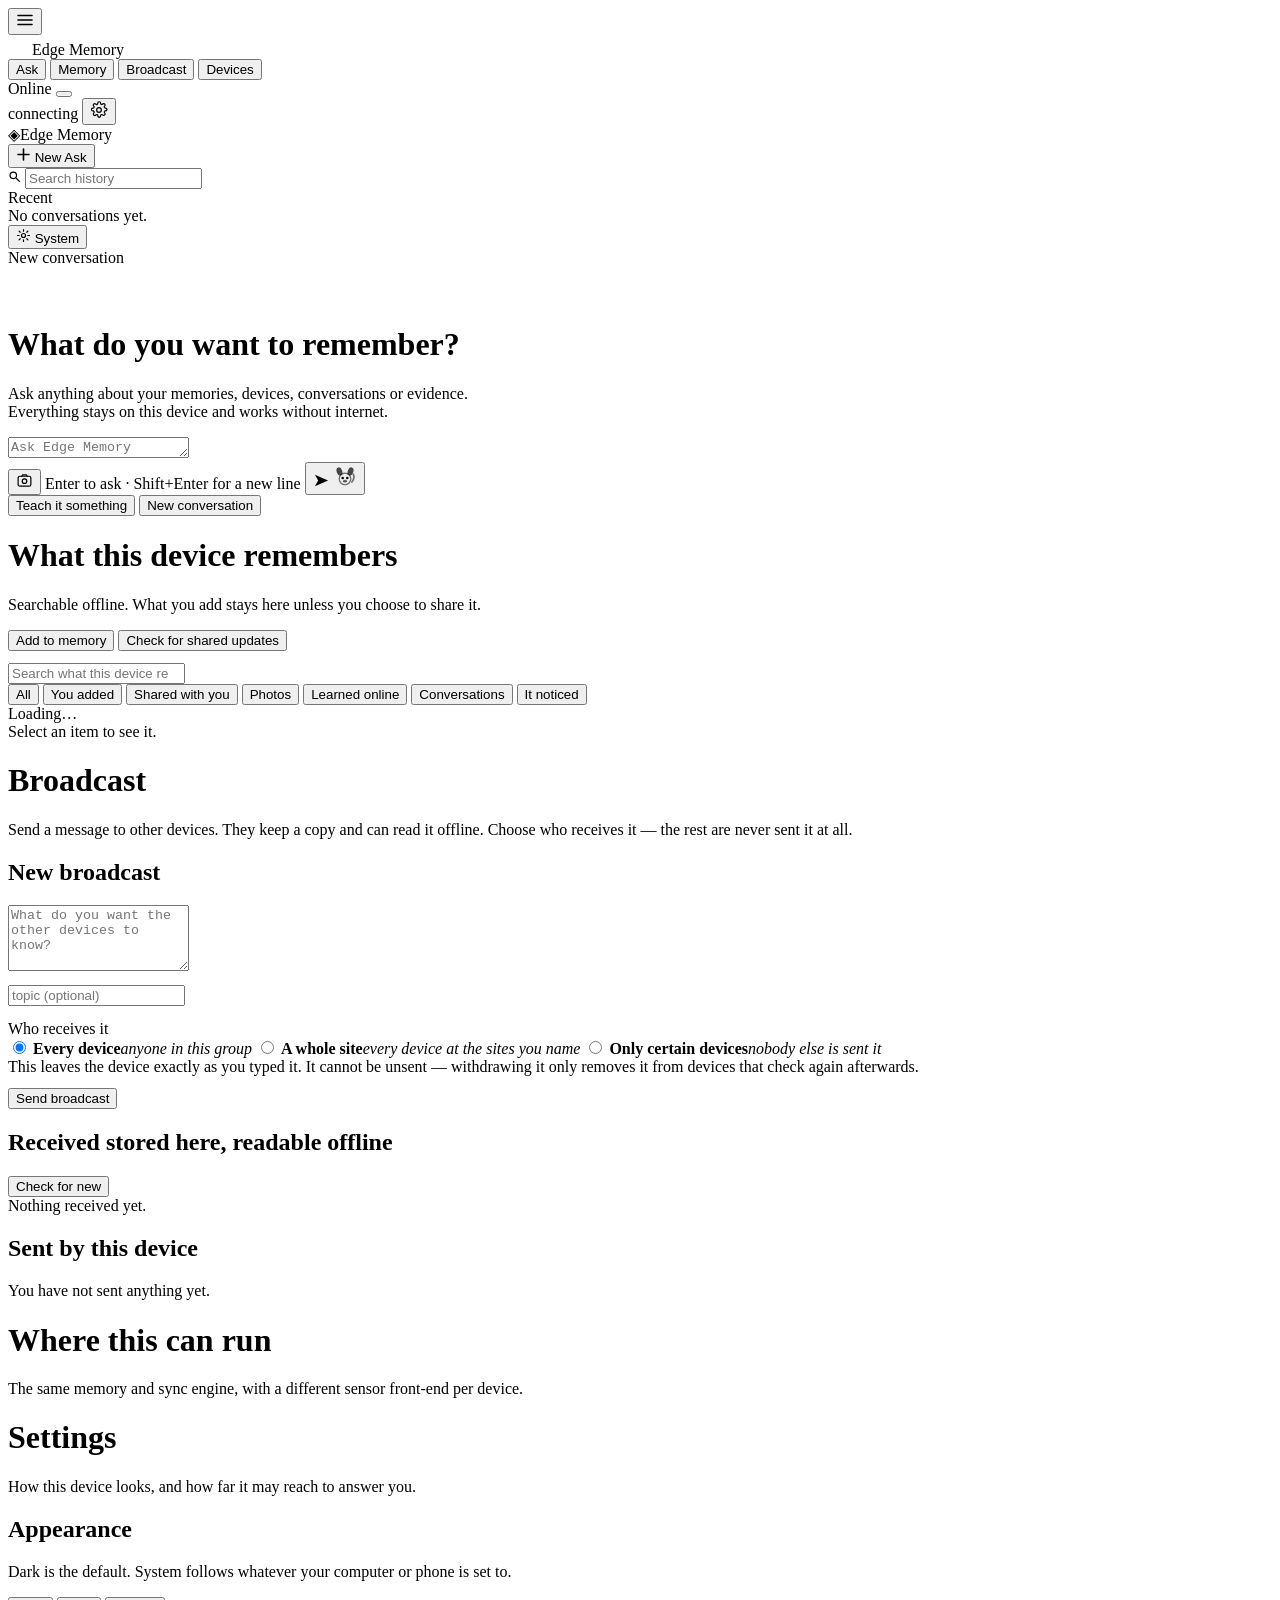
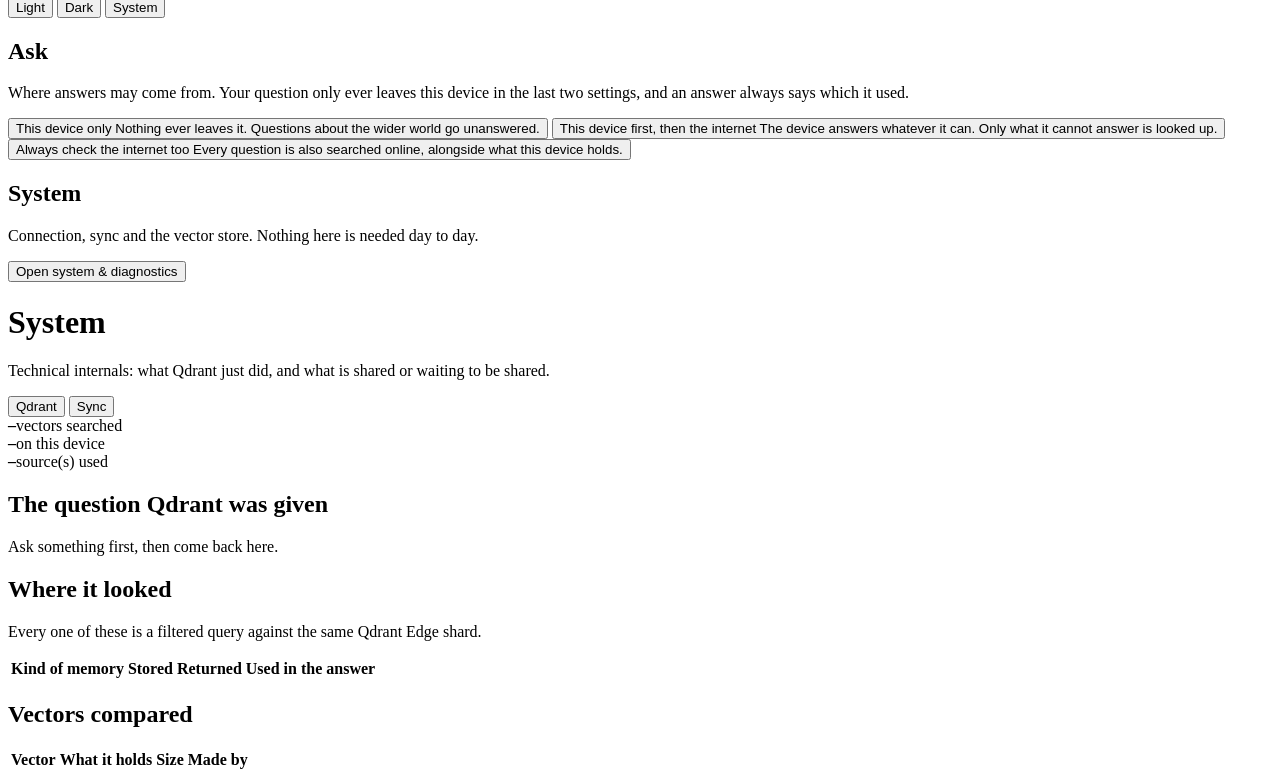
==== commit d9c4d948: "It keeps what it learns, and a dark monochrome workspace to ask it in Turning the network off sent t" ====
--- a/app/index.html
+++ b/app/index.html
@@ -169,6 +169,7 @@
       <button class="seg-btn" data-f="fact">You added</button>
       <button class="seg-btn" data-f="shared">Shared with you</button>
       <button class="seg-btn" data-f="picture">Photos</button>
+      <button class="seg-btn" data-f="learned">Learned online</button>
       <button class="seg-btn" data-f="chat">Conversations</button>
       <button class="seg-btn" data-f="record">It noticed</button>
     </div>
@@ -253,7 +254,7 @@
   <div class="settings-wrap">
     <section class="set-group">
       <h2>Appearance</h2>
-      <p class="set-note">Light is the default. System follows whatever your computer or phone is set to.</p>
+      <p class="set-note">Dark is the default. System follows whatever your computer or phone is set to.</p>
       <div class="seg" id="themeSeg" role="radiogroup" aria-label="Theme">
         <button class="seg-btn" data-theme="light" role="radio">Light</button>
         <button class="seg-btn" data-theme="dark" role="radio">Dark</button>
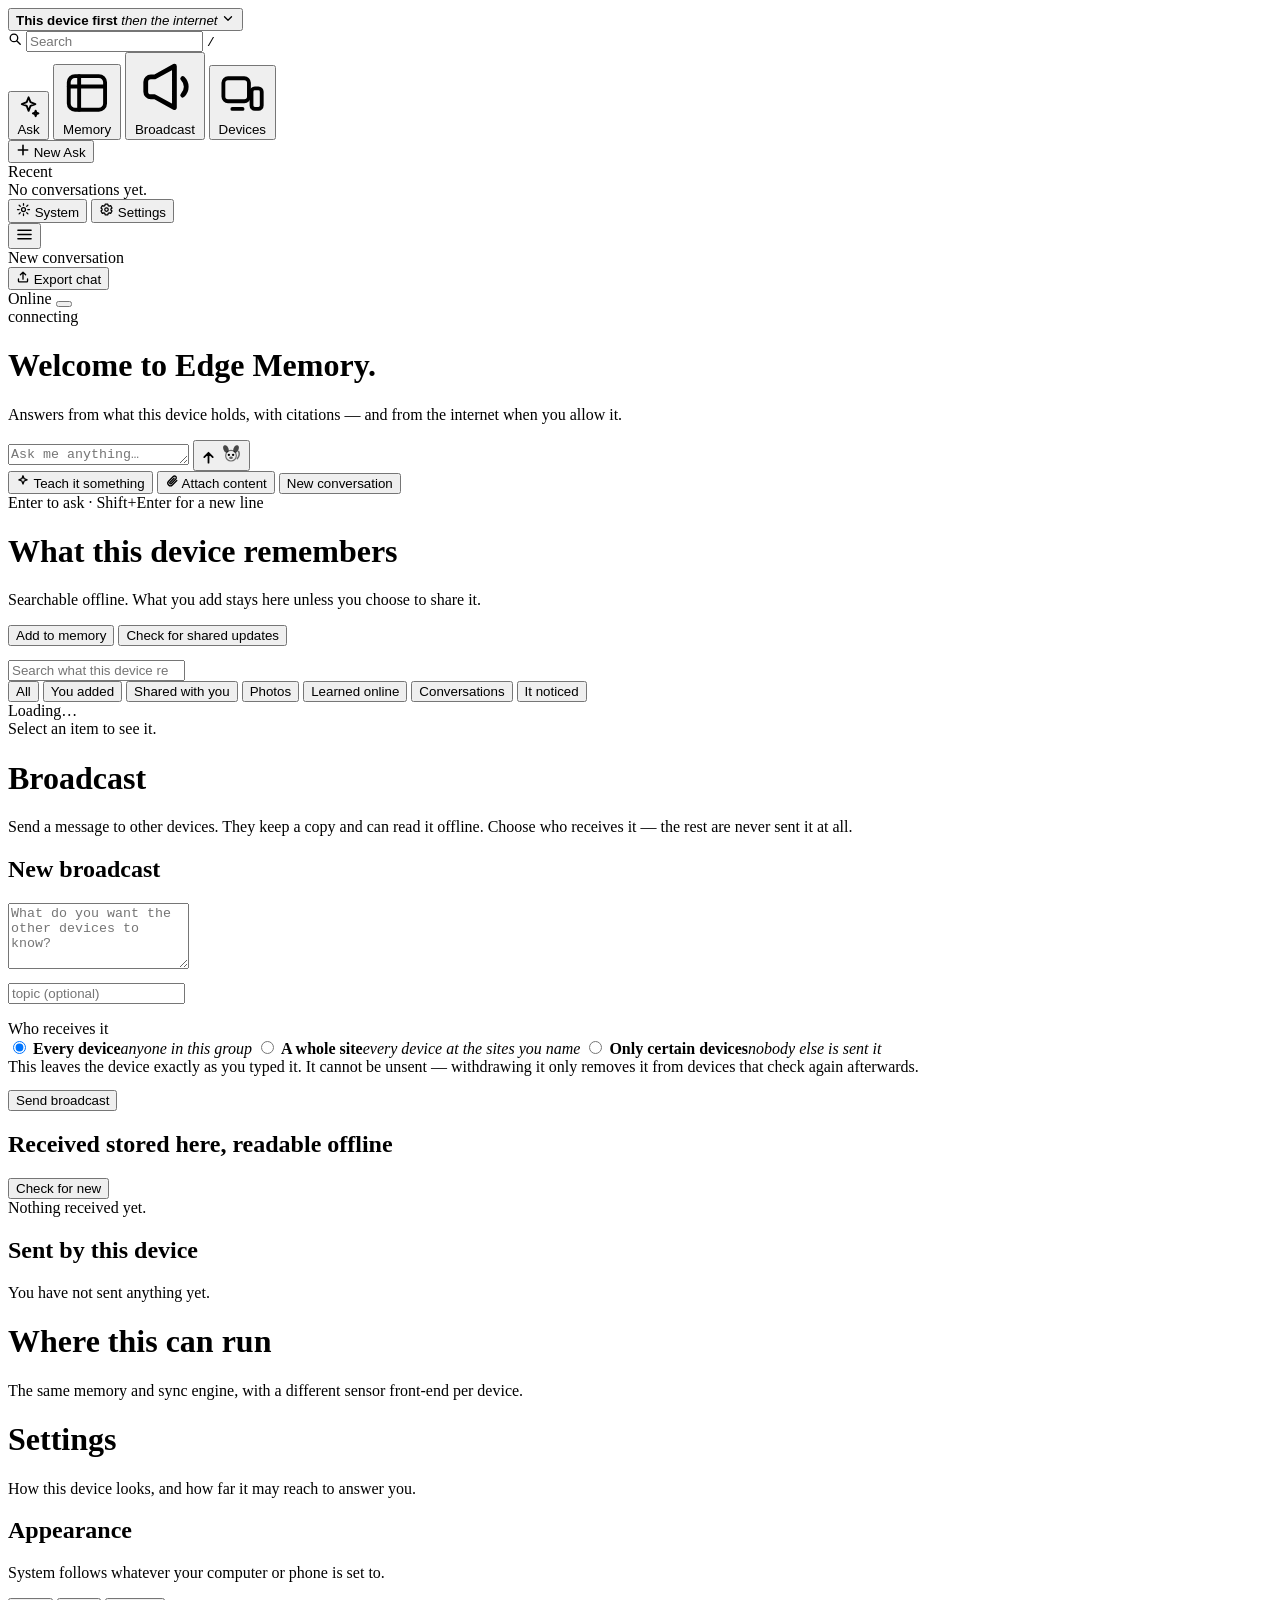
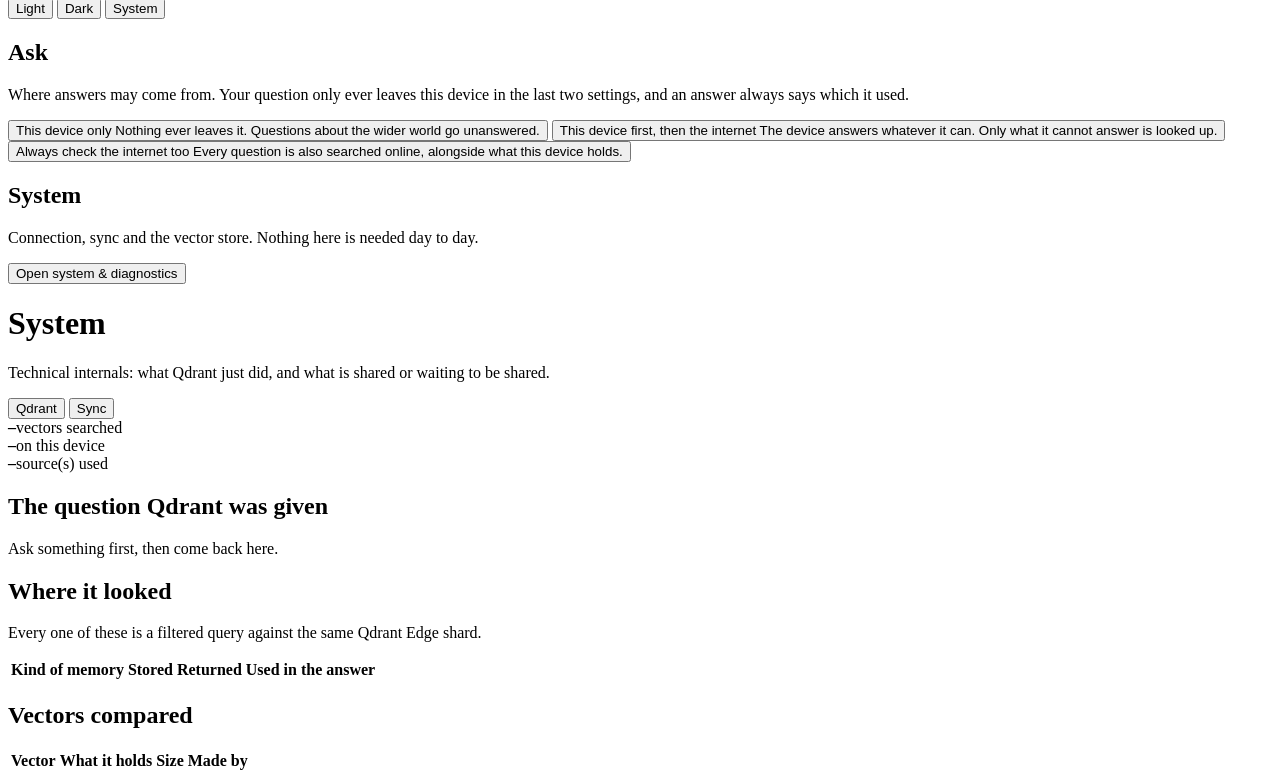
==== commit f4ef5f3a: "Rebuild the interface around the sidebar, in two real themes Matches the reference the user supplied" ====
--- a/app/index.html
+++ b/app/index.html
@@ -1,396 +1,407 @@
-<!doctype html>
-<html lang="en">
-<head>
-<meta charset="utf-8">
-<meta name="viewport" content="width=device-width, initial-scale=1">
-<title>Edge Memory</title>
-<link rel="icon" href="data:,">
-<link rel="stylesheet" href="/style.css">
-</head>
-<body>
-
-<!-- ════════ TOP NAV: google-style product tabs ════════ -->
-<nav>
-  <button class="icon-btn side-toggle" id="sideToggle" title="History" aria-label="Toggle history">
-    <svg width="18" height="18" viewBox="0 0 18 18" fill="none" stroke="currentColor" stroke-width="1.6" stroke-linecap="round"><path d="M2 4.5h14M2 9h14M2 13.5h14"/></svg>
-  </button>
-  <div class="brand">
-    <svg width="20" height="20" viewBox="0 0 24 24" fill="none">
-      <rect width="24" height="24" rx="7" fill="var(--blue)"/>
-      <circle cx="12" cy="11" r="4" fill="white" opacity="0.9"/>
-      <ellipse cx="8" cy="7" rx="2.2" ry="3.2" fill="white" opacity="0.65" transform="rotate(-15 8 7)"/>
-      <ellipse cx="16" cy="7" rx="2.2" ry="3.2" fill="white" opacity="0.65" transform="rotate(15 16 7)"/>
-      <circle cx="10.5" cy="11" r="1" fill="var(--blue)"/>
-      <circle cx="13.5" cy="11" r="1" fill="var(--blue)"/>
-      <ellipse cx="12" cy="13.5" rx="1.7" ry="1" fill="var(--blue)" opacity="0.65"/>
-    </svg>
-    <span>Edge Memory</span>
-  </div>
-  <div class="tabs" role="tablist">
-    <button class="tab active" data-page="ask" role="tab">Ask</button>
-    <button class="tab" data-page="memory" role="tab">Memory</button>
-    <button class="tab" data-page="broadcast" role="tab">Broadcast</button>
-    <button class="tab" data-page="devices" role="tab">Devices</button>
-  </div>
-  <div class="spacer"></div>
-  <div class="net-toggle">
-    <span class="net-label" id="netLabel">Online</span>
-    <button class="switch on" id="netSwitch" title="Simulate losing the network"><span class="knob"></span></button>
-  </div>
-  <span class="status" id="connStatus">connecting</span>
-  <button class="icon-btn nav-settings" id="settingsBtn" title="Settings" aria-label="Settings">
-    <svg width="18" height="18" viewBox="0 0 24 24" fill="none" stroke="currentColor" stroke-width="1.6"><circle cx="12" cy="12" r="3.1"/><path d="M19.2 14.1a1.5 1.5 0 0 0 .3 1.7l.1.1a1.9 1.9 0 1 1-2.7 2.7l-.1-.1a1.5 1.5 0 0 0-2.6 1.1v.2a1.9 1.9 0 1 1-3.8 0v-.1a1.5 1.5 0 0 0-2.6-1.1l-.1.1a1.9 1.9 0 1 1-2.7-2.7l.1-.1a1.5 1.5 0 0 0-1.1-2.6h-.2a1.9 1.9 0 1 1 0-3.8h.1a1.5 1.5 0 0 0 1.1-2.6l-.1-.1a1.9 1.9 0 1 1 2.7-2.7l.1.1a1.5 1.5 0 0 0 2.6-1.1v-.2a1.9 1.9 0 1 1 3.8 0v.1a1.5 1.5 0 0 0 2.6 1.1l.1-.1a1.9 1.9 0 1 1 2.7 2.7l-.1.1a1.5 1.5 0 0 0 1.1 2.6h.2a1.9 1.9 0 1 1 0 3.8h-.1a1.5 1.5 0 0 0-1.4.9z"/></svg>
-  </button>
-</nav>
-
-<div class="shell">
-
-<!-- ════════ LEFT: conversation history ════════ -->
-<aside class="history" id="historyPane">
-  <div class="hist-brand"><span class="hist-logo">◈</span><span class="hist-name">Edge Memory</span></div>
-  <button class="newask" id="newChat">
-    <svg width="15" height="15" viewBox="0 0 15 15" fill="none" stroke="currentColor" stroke-width="1.6" stroke-linecap="round"><path d="M7.5 2v11M2 7.5h11"/></svg>
-    New Ask
-  </button>
-  <div class="hist-search">
-    <svg width="13" height="13" viewBox="0 0 16 16" fill="none" stroke="currentColor" stroke-width="1.5" stroke-linecap="round"><circle cx="6.5" cy="6.5" r="4"/><path d="M10.5 10.5L14 14"/></svg>
-    <input id="histSearch" type="text" placeholder="Search history" autocomplete="off">
-  </div>
-  <div class="hist-label">Recent</div>
-  <div class="hist-list" id="convList"><div class="hist-empty">No conversations yet.</div></div>
-  <div class="hist-foot">
-    <button class="hist-foot-btn" id="systemLink">
-      <svg width="15" height="15" viewBox="0 0 18 18" fill="none" stroke="currentColor" stroke-width="1.4" stroke-linecap="round"><circle cx="9" cy="9" r="2.4"/><path d="M9 1.8v2M9 14.2v2M1.8 9h2M14.2 9h2M3.7 3.7l1.4 1.4M12.9 12.9l1.4 1.4M3.7 14.3l1.4-1.4M12.9 5.1l1.4-1.4"/></svg>
-      System
-    </button>
-  </div>
-</aside>
-<div class="drawer-overlay" id="drawerOverlay" hidden></div>
-
-<main>
-
-<!-- ══════════ ASK ══════════ -->
-<div class="page active" id="page-ask">
-  <div class="ask-shell">
-    <div class="chat-col">
-      <div class="chat-top">
-        <div class="conv-title" id="convTitle">New conversation</div>
-        <button class="ctx-toggle" id="ctxToggle" hidden>Evidence</button>
-      </div>
-      <div class="chat-scroll" id="chatScroll">
-        <div class="welcome" id="welcome">
-          <div class="hero-mark">
-            <svg width="34" height="34" viewBox="0 0 26 26" fill="none" aria-hidden="true">
-              <ellipse cx="7" cy="7" rx="3" ry="4.5" fill="var(--blue)" opacity="0.7" transform="rotate(-20 7 7)"/>
-              <ellipse cx="19" cy="7" rx="3" ry="4.5" fill="var(--blue)" opacity="0.7" transform="rotate(20 19 7)"/>
-              <circle cx="13" cy="15" r="6.3" stroke="var(--blue)" stroke-width="1.4" opacity="0.55"/>
-              <circle cx="10.5" cy="14" r="1.4" fill="var(--blue)"/>
-              <circle cx="15.5" cy="14" r="1.4" fill="var(--blue)"/>
-              <ellipse cx="13" cy="17.5" rx="2.2" ry="1.4" fill="var(--blue)" opacity="0.6"/>
-              <path d="M20.5 18.5 Q24 14 22 10" stroke="var(--blue)" stroke-width="1.8" stroke-linecap="round" fill="none" opacity="0.55"/>
-            </svg>
-          </div>
-          <h1 class="hero-title">What do you want to remember?</h1>
-          <p class="hero-sub">Ask anything about your memories, devices, conversations or evidence.<br>
-            Everything stays on this device and works without internet.</p>
-          <div class="chips" id="chips"></div>
-        </div>
-      </div>
-      <div class="composer-zone">
-        <div class="composer" id="composerBox">
-          <textarea id="askInput" rows="1" placeholder="Ask Edge Memory anything…" autocomplete="off" maxlength="1000"></textarea>
-          <div class="composer-tools">
-            <button class="tool-btn" id="photoBtn" title="Attach a photo — stored and searchable on this device">
-              <svg width="17" height="17" viewBox="0 0 24 24" fill="none" stroke="currentColor" stroke-width="1.7" stroke-linecap="round"><rect x="3" y="6" width="18" height="14" rx="2.5"/><circle cx="12" cy="13" r="3.2"/><path d="M8 6l1.5-2h5L16 6"/></svg>
-            </button>
-            <input id="photoFile" type="file" accept="image/*" hidden>
-            <button class="tool-btn" id="micBtn" title="Dictate — recognised on this device" hidden>
-              <svg width="17" height="17" viewBox="0 0 24 24" fill="none" stroke="currentColor" stroke-width="1.7" stroke-linecap="round"><rect x="9" y="2" width="6" height="12" rx="3"/><path d="M5 11a7 7 0 0 0 14 0M12 18v4"/></svg>
-            </button>
-            <span class="composer-hint" id="composerHint">Enter to ask · Shift+Enter for a new line</span>
-            <button class="send-btn" id="askBtn" title="Send">
-              <span class="send-arrow"><svg width="17" height="17" viewBox="0 0 18 18" fill="none"><path d="M16 9L2 3l3.5 6L2 15 16 9z" fill="currentColor"/></svg></span>
-              <span class="send-dog" aria-hidden="true">
-                <svg width="24" height="24" viewBox="0 0 26 26" fill="none">
-                  <ellipse cx="7" cy="7" rx="3" ry="4.5" fill="currentColor" opacity="0.7" transform="rotate(-20 7 7)"/>
-                  <ellipse cx="19" cy="7" rx="3" ry="4.5" fill="currentColor" opacity="0.7" transform="rotate(20 19 7)"/>
-                  <circle cx="13" cy="15" r="6.3" stroke="currentColor" stroke-width="1.4" opacity="0.55"/>
-                  <circle cx="10.5" cy="14" r="1.4" fill="currentColor"/>
-                  <circle cx="15.5" cy="14" r="1.4" fill="currentColor"/>
-                  <ellipse cx="13" cy="17.5" rx="2.2" ry="1.4" fill="currentColor" opacity="0.6"/>
-                  <path class="dog-tail" d="M20.5 18.5 Q24 14 22 10" stroke="currentColor" stroke-width="1.8" stroke-linecap="round" fill="none" opacity="0.55"/>
-                </svg>
-              </span>
-              <span class="send-stop" hidden><svg width="12" height="12" viewBox="0 0 12 12"><rect x="1.5" y="1.5" width="9" height="9" rx="2" fill="currentColor"/></svg></span>
-            </button>
-          </div>
-        </div>
-        <div class="composer-foot">
-          <button class="linkbtn" id="teachBtn">Teach it something</button>
-          <button class="linkbtn" id="clearChat">New conversation</button>
-          <span class="spacer"></span>
-          <span class="composer-note" id="composerNote"></span>
-        </div>
-      </div>
-    </div>
-
-    <!-- RIGHT: contextual evidence, only when there is something to show -->
-    <aside class="ctx-panel" id="ctxPanel" hidden>
-      <div class="ctx-head">
-        <div>
-          <div class="ctx-title">Sources</div>
-          <div class="ctx-sub" id="ctxCount">0 memories</div>
-        </div>
-        <button class="icon-btn" id="ctxClose" aria-label="Close evidence">
-          <svg width="14" height="14" viewBox="0 0 14 14" fill="none" stroke="currentColor" stroke-width="1.5" stroke-linecap="round"><path d="M2 2l10 10M12 2L2 12"/></svg>
-        </button>
-      </div>
-      <div class="ctx-body" id="ctxBody"><div class="empty">Ask something to see the memories behind the answer.</div></div>
-    </aside>
-  </div>
-</div>
-
-<!-- ══════════ MEMORY ══════════ -->
-<div class="page" id="page-memory">
-  <div class="phead">
-    <h1>What this device remembers</h1>
-    <p class="psub">Searchable offline. What you add stays here unless you choose to share it.</p>
-  </div>
-  <div class="row" style="margin-bottom:12px">
-    <button class="btn" id="addMem">Add to memory</button>
-    <button class="btn" id="pullShared">Check for shared updates</button>
-    <span class="hint" id="pullNote" style="margin:0"></span>
-  </div>
-
-  <div class="mem-toolbar">
-    <input id="memSearch" class="inp mem-search" type="search" placeholder="Search what this device remembers" autocomplete="off">
-    <div class="seg" id="memFilter">
-      <button class="seg-btn active" data-f="all">All</button>
-      <button class="seg-btn" data-f="fact">You added</button>
-      <button class="seg-btn" data-f="shared">Shared with you</button>
-      <button class="seg-btn" data-f="picture">Photos</button>
-      <button class="seg-btn" data-f="learned">Learned online</button>
-      <button class="seg-btn" data-f="chat">Conversations</button>
-      <button class="seg-btn" data-f="record">It noticed</button>
-    </div>
-  </div>
-
-  <div class="mem-layout">
-    <div class="mem-list" id="memList"><div class="empty">Loading…</div></div>
-    <div class="mem-detail" id="memDetail"><div class="empty">Select an item to see it.</div></div>
-  </div>
-</div>
-
-<!-- ══════════ BROADCAST ══════════ -->
-<div class="page" id="page-broadcast">
-  <div class="phead">
-    <h1>Broadcast</h1>
-    <p class="psub">Send a message to other devices. They keep a copy and can read it offline.
-      Choose who receives it — the rest are never sent it at all.</p>
-  </div>
-
-  <div class="bc-layout">
-    <div class="panel">
-      <h2>New broadcast</h2>
-      <textarea id="bcText" rows="4" maxlength="4000"
-                placeholder="What do you want the other devices to know?"></textarea>
-      <div class="row" style="margin-top:10px">
-        <input id="bcTopic" class="inp" type="text" maxlength="80" placeholder="topic (optional)" style="flex:1">
-      </div>
-
-      <div class="field-label" style="margin-top:14px">Who receives it</div>
-      <label class="radio"><input type="radio" name="bcAud" value="everyone" checked>
-        <span><b>Every device</b><em>anyone in this group</em></span></label>
-      <label class="radio"><input type="radio" name="bcAud" value="site">
-        <span><b>A whole site</b><em>every device at the sites you name</em></span></label>
-      <label class="radio"><input type="radio" name="bcAud" value="device">
-        <span><b>Only certain devices</b><em>nobody else is sent it</em></span></label>
-      <input id="bcRecipients" class="inp recip" type="text" hidden maxlength="400"
-             placeholder="names, comma separated">
-
-      <div class="share-warn">
-        This leaves the device exactly as you typed it. It cannot be unsent — withdrawing it only removes
-        it from devices that check again afterwards.
-      </div>
-      <div class="row" style="margin-top:12px">
-        <button class="btn primary" id="bcSend">Send broadcast</button>
-        <span class="hint" id="bcNote" style="margin:0"></span>
-      </div>
-    </div>
-
-    <div>
-      <div class="panel">
-        <h2>Received <span class="hint-inline">stored here, readable offline</span></h2>
-        <div class="row">
-          <button class="btn" id="bcPull">Check for new</button>
-          <span class="hint" id="bcPullNote" style="margin:0"></span>
-        </div>
-        <div id="bcInbox" class="bc-list"><div class="empty">Nothing received yet.</div></div>
-      </div>
-      <div class="panel">
-        <h2>Sent by this device</h2>
-        <div id="bcSent" class="bc-list"><div class="empty">You have not sent anything yet.</div></div>
-      </div>
-    </div>
-  </div>
-</div>
-
-<!-- ══════════ DEVICES ══════════ -->
-<div class="page" id="page-devices">
-  <div class="phead">
-    <h1>Where this can run</h1>
-    <p class="psub">The same memory and sync engine, with a different sensor front-end per device.</p>
-  </div>
-  <div class="dev-grid" id="devGrid"></div>
-</div>
-
-<!-- ══════════ SETTINGS ══════════ -->
-<div class="page" id="page-settings">
-  <div class="phead">
-    <h1>Settings</h1>
-    <p class="psub">How this device looks, and how far it may reach to answer you.</p>
-  </div>
-
-  <div class="settings-wrap">
-    <section class="set-group">
-      <h2>Appearance</h2>
-      <p class="set-note">Dark is the default. System follows whatever your computer or phone is set to.</p>
-      <div class="seg" id="themeSeg" role="radiogroup" aria-label="Theme">
-        <button class="seg-btn" data-theme="light" role="radio">Light</button>
-        <button class="seg-btn" data-theme="dark" role="radio">Dark</button>
-        <button class="seg-btn" data-theme="system" role="radio">System</button>
-      </div>
-    </section>
-
-    <section class="set-group">
-      <h2>Ask</h2>
-      <p class="set-note">Where answers may come from. Your question only ever leaves this device in the
-        last two settings, and an answer always says which it used.</p>
-      <div class="set-choices" id="retrievalChoices" role="radiogroup" aria-label="Where Ask may look">
-        <button class="choice" data-mode="local" role="radio">
-          <span class="choice-title">This device only</span>
-          <span class="choice-sub">Nothing ever leaves it. Questions about the wider world go unanswered.</span>
-        </button>
-        <button class="choice" data-mode="auto" role="radio">
-          <span class="choice-title">This device first, then the internet</span>
-          <span class="choice-sub">The device answers whatever it can. Only what it cannot answer is looked up.</span>
-        </button>
-        <button class="choice" data-mode="online" role="radio">
-          <span class="choice-title">Always check the internet too</span>
-          <span class="choice-sub">Every question is also searched online, alongside what this device holds.</span>
-        </button>
-      </div>
-      <p class="set-note" id="searchProviderNote"></p>
-    </section>
-
-    <section class="set-group">
-      <h2>System</h2>
-      <p class="set-note">Connection, sync and the vector store. Nothing here is needed day to day.</p>
-      <div class="set-rows" id="settingsSystem"></div>
-      <button class="btn" id="openSystemBtn">Open system &amp; diagnostics</button>
-    </section>
-  </div>
-</div>
-
-<!-- ══════════ SYSTEM (Qdrant + Sync + diagnostics: reached from Settings, not the main tabs) ══════════ -->
-<div class="page" id="page-system">
-  <div class="phead">
-    <h1>System</h1>
-    <p class="psub">Technical internals: what Qdrant just did, and what is shared or waiting to be shared.</p>
-  </div>
-  <div class="seg sys-seg" id="sysSeg">
-    <button class="seg-btn active" data-sys="qdrant">Qdrant</button>
-    <button class="seg-btn" data-sys="sync">Sync</button>
-  </div>
-
-  <div id="sys-qdrant">
-    <div class="qdrant-hero">
-      <div class="q-stat"><b id="qVectors">–</b><span>vectors searched</span></div>
-      <div class="q-stat"><b id="qMs">–</b><span>on this device</span></div>
-      <div class="q-stat"><b id="qSources">–</b><span>source(s) used</span></div>
-    </div>
-    <div class="panel">
-      <h2>The question Qdrant was given</h2>
-      <div class="q-query" id="qQuery">Ask something first, then come back here.</div>
-      <p class="hint" id="qFollow" style="margin-top:8px" hidden>This was a follow-up, so the subject of the previous question was added before searching.</p>
-      <p class="hint" style="margin:8px 0 0" id="qWhere"></p>
-    </div>
-    <div class="panel">
-      <h2>Where it looked</h2>
-      <p class="hint">Every one of these is a filtered query against the same Qdrant Edge shard.</p>
-      <table class="tally"><thead><tr><th>Kind of memory</th><th>Stored</th><th>Returned</th><th>Used in the answer</th></tr></thead><tbody id="qSearched"></tbody></table>
-    </div>
-    <div class="panel">
-      <h2>Vectors compared</h2>
-      <p class="hint" id="qFusion"></p>
-      <table class="tally"><thead><tr><th>Vector</th><th>What it holds</th><th>Size</th><th>Made by</th><th></th></tr></thead><tbody id="qVectorsBody"></tbody></table>
-    </div>
-  </div>
-
-<div id="sys-sync" hidden>
-  <div class="flow">
-    <div class="fnode local"><div class="fn-count" id="fnLocal">–</div><div class="fn-title">On this device</div><div class="fn-detail">works offline</div></div>
-    <div class="farrow"><div class="fa-line"><span id="fnQueued">0</span> waiting</div><svg width="28" height="14" viewBox="0 0 28 14" fill="none" stroke="currentColor" stroke-width="1.5"><path d="M0 7h24m0 0-5-5m5 5-5 5"/></svg><div class="fa-sub">checks</div></div>
-    <div class="fnode cloud"><div class="fn-count" id="fnCloud">–</div><div class="fn-title">Shared</div><div class="fn-detail">with other devices</div></div>
-  </div>
-  <div class="two-col">
-    <div class="panel"><h2>Never leaves this device</h2><ul class="privacy-list">
-      <li><span class="pl-x">✕</span> Anything you type<em>kept encrypted</em></li><li><span class="pl-x">✕</span> Your conversation<em>never sent</em></li><li><span class="pl-x">✕</span> Raw sensor readings<em id="plRaw">—</em></li><li><span class="pl-x">✕</span> Personal names<em>removed before sharing</em></li>
-    </ul></div>
-    <div class="panel"><h2>Status</h2><div class="kv-list">
-      <div class="kv-row"><span>Connection</span><b id="syState">–</b></div><div class="kv-row"><span>Waiting to send</span><b id="syQueued">0</b></div><div class="kv-row"><span>Shared so far</span><b id="sySynced">0</b></div><div class="kv-row"><span>Data sent</span><b id="syBytes">0</b></div><div class="kv-row"><span>Last sync</span><b id="syPush">never</b></div>
-    </div><div class="pending-box" id="pendingBox"><div class="pending-head"><span class="pending-count" id="pendCount">0</span><span class="pending-label">waiting to send</span><span class="pending-size" id="pendSize"></span></div><div class="pending-advice" id="pendAdvice">nothing waiting</div></div><button class="btn primary" id="syncNow" style="margin-top:12px">Sync now</button></div>
-  </div>
-  <div class="panel"><h2>Shared knowledge <span class="hint-inline">when devices disagree, both sides are kept</span></h2><div id="fleetCases" class="case-list"><div class="empty">Loading…</div></div></div>
-</div>
-</div>
-</main>
-</div><!-- /shell -->
-
-<div class="toast-area" id="toasts"></div>
-
-<div class="modal" id="teachModal" hidden>
-  <div class="modal-card">
-    <h2>Add something to memory</h2>
-    <p class="hint">It will remember this and use it to answer later.</p>
-    <textarea id="teachText" maxlength="4000" rows="5" placeholder="Anything at all — a fact, a procedure, a preference, a note to your future self."></textarea>
-
-    <p class="hint">Stays on this device. To send something to other devices, use Broadcast.</p>
-
-    <div class="modal-foot">
-      <button class="btn" id="teachCancel">Cancel</button>
-      <button class="btn primary" id="teachSave">Save</button>
-    </div>
-  </div>
-</div>
-
-<div class="modal" id="photoModal" hidden>
-  <div class="modal-card">
-    <h2>Add a photo</h2>
-    <p class="hint">The photo stays on this device. Nothing reads it — what you type is what gives it meaning,
-      and later you can find it by describing it.</p>
-    <img id="photoPreview" class="photo-preview" alt="">
-    <textarea id="photoNote" rows="3" maxlength="2000"
-              placeholder="What is this a photo of? What did you see?"></textarea>
-    <div class="modal-foot">
-      <button class="btn" id="photoCancel">Cancel</button>
-      <button class="btn primary" id="photoSave">Save photo</button>
-    </div>
-  </div>
-</div>
-
-<div class="modal" id="renameModal" hidden>
-  <div class="modal-card">
-    <h2>Rename conversation</h2>
-    <p class="hint">A local label for this conversation list. What is stored on the device does not change.</p>
-    <input id="renameInput" class="inp rename-inp" type="text" maxlength="80">
-    <div class="modal-foot">
-      <button class="btn" id="renameCancel">Cancel</button>
-      <button class="btn primary" id="renameSave">Save</button>
-    </div>
-  </div>
-</div>
-
-<script src="/app.js"></script>
-</body>
-</html>
+<!doctype html>
+<html lang="en">
+<head>
+<meta charset="utf-8">
+<meta name="viewport" content="width=device-width, initial-scale=1">
+<title>Edge Memory</title>
+<link rel="icon" href="data:,">
+<link rel="stylesheet" href="/style.css">
+</head>
+<body>
+
+<div class="app">
+
+<!-- ════════════════════ SIDEBAR ════════════════════ -->
+<aside class="sidebar" id="historyPane">
+
+  <!-- where answers may come from; the chevron cycles the retrieval mode -->
+  <button class="model-card" id="modelCard" title="Where answers may come from">
+    <span class="mc-orb" aria-hidden="true"></span>
+    <span class="mc-text">
+      <b id="mcTitle">This device first</b>
+      <em id="mcSub">then the internet</em>
+    </span>
+    <svg class="mc-chev" width="14" height="14" viewBox="0 0 16 16" fill="none" stroke="currentColor" stroke-width="1.5" stroke-linecap="round" stroke-linejoin="round"><path d="M4 6.5L8 10.5l4-4"/></svg>
+  </button>
+
+  <div class="side-search">
+    <svg width="14" height="14" viewBox="0 0 16 16" fill="none" stroke="currentColor" stroke-width="1.5" stroke-linecap="round"><circle cx="6.8" cy="6.8" r="4.3"/><path d="M10.2 10.2L14 14"/></svg>
+    <input id="histSearch" type="text" placeholder="Search" autocomplete="off">
+    <kbd>/</kbd>
+  </div>
+
+  <nav class="side-nav" role="tablist">
+    <button class="nav-item" data-page="ask" role="tab">
+      <svg viewBox="0 0 20 20" fill="none" stroke="currentColor" stroke-width="1.5" stroke-linecap="round" stroke-linejoin="round"><path d="M10 2.6l1.5 3.9 3.9 1.5-3.9 1.5L10 13.4 8.5 9.5 4.6 8l3.9-1.5z"/><path d="M15.6 13.2l.6 1.6 1.6.6-1.6.6-.6 1.6-.6-1.6-1.6-.6 1.6-.6z"/></svg>
+      <span>Ask</span>
+    </button>
+    <button class="nav-item" data-page="memory" role="tab">
+      <svg viewBox="0 0 20 20" fill="none" stroke="currentColor" stroke-width="1.5" stroke-linecap="round" stroke-linejoin="round"><rect x="3" y="3.5" width="14" height="13" rx="2.4"/><path d="M3 7.5h14M7 3.5v13"/></svg>
+      <span>Memory</span>
+    </button>
+    <button class="nav-item" data-page="broadcast" role="tab">
+      <svg viewBox="0 0 20 20" fill="none" stroke="currentColor" stroke-width="1.5" stroke-linecap="round" stroke-linejoin="round"><path d="M4 8.5v3a1.6 1.6 0 0 0 1.6 1.6h1.2L13 16.5V3.5L6.8 6.9H5.6A1.6 1.6 0 0 0 4 8.5z"/><path d="M15.6 7.4a3.6 3.6 0 0 1 0 5.2"/></svg>
+      <span>Broadcast</span>
+    </button>
+    <button class="nav-item" data-page="devices" role="tab">
+      <svg viewBox="0 0 20 20" fill="none" stroke="currentColor" stroke-width="1.5" stroke-linecap="round" stroke-linejoin="round"><rect x="2.5" y="4" width="10" height="9" rx="1.8"/><rect x="13.5" y="8" width="4" height="8" rx="1.3"/><path d="M6 16h4"/></svg>
+      <span>Devices</span>
+    </button>
+  </nav>
+
+  <button class="side-new" id="newChat">
+    <svg width="14" height="14" viewBox="0 0 15 15" fill="none" stroke="currentColor" stroke-width="1.7" stroke-linecap="round"><path d="M7.5 2.5v10M2.5 7.5h10"/></svg>
+    New Ask
+  </button>
+
+  <div class="side-label">Recent</div>
+  <div class="hist-list" id="convList"><div class="hist-empty">No conversations yet.</div></div>
+
+  <div class="side-foot">
+    <button class="side-foot-btn" id="systemLink">
+      <svg width="15" height="15" viewBox="0 0 18 18" fill="none" stroke="currentColor" stroke-width="1.5" stroke-linecap="round"><circle cx="9" cy="9" r="2.4"/><path d="M9 1.8v2M9 14.2v2M1.8 9h2M14.2 9h2M3.7 3.7l1.4 1.4M12.9 12.9l1.4 1.4M3.7 14.3l1.4-1.4M12.9 5.1l1.4-1.4"/></svg>
+      System
+    </button>
+    <button class="side-foot-btn" id="settingsBtn" title="Settings">
+      <svg width="15" height="15" viewBox="0 0 18 18" fill="none" stroke="currentColor" stroke-width="1.5" stroke-linecap="round" stroke-linejoin="round"><path d="M7.4 2.6h3.2l.4 1.7 1.3.7 1.7-.6 1.6 2.8-1.3 1.2v1.2l1.3 1.2-1.6 2.8-1.7-.6-1.3.7-.4 1.7H7.4l-.4-1.7-1.3-.7-1.7.6-1.6-2.8 1.3-1.2V8.4L2.4 7.2 4 4.4l1.7.6 1.3-.7z"/><circle cx="9" cy="9" r="2.1"/></svg>
+      Settings
+    </button>
+  </div>
+</aside>
+<div class="drawer-overlay" id="drawerOverlay" hidden></div>
+
+<!-- ════════════════════ MAIN ════════════════════ -->
+<main>
+
+  <header class="topbar">
+    <button class="icon-btn side-toggle" id="sideToggle" aria-label="Toggle sidebar">
+      <svg width="17" height="17" viewBox="0 0 18 18" fill="none" stroke="currentColor" stroke-width="1.5" stroke-linecap="round"><path d="M2 4.5h14M2 9h14M2 13.5h14"/></svg>
+    </button>
+    <div class="conv-title" id="convTitle">New conversation</div>
+    <span class="spacer"></span>
+    <button class="ctx-toggle" id="ctxToggle" hidden>Sources</button>
+    <button class="top-btn" id="exportChat">
+      <svg width="14" height="14" viewBox="0 0 16 16" fill="none" stroke="currentColor" stroke-width="1.5" stroke-linecap="round" stroke-linejoin="round"><path d="M8 10.5V2.5M5 5.5L8 2.5l3 3"/><path d="M2.8 10.2v2.3a1 1 0 0 0 1 1h8.4a1 1 0 0 0 1-1v-2.3"/></svg>
+      Export chat
+    </button>
+    <div class="net-toggle">
+      <span class="net-label" id="netLabel">Online</span>
+      <button class="switch on" id="netSwitch" title="Simulate losing the network"><span class="knob"></span></button>
+    </div>
+    <span class="status" id="connStatus">connecting</span>
+  </header>
+
+<!-- ══════════ ASK ══════════ -->
+<div class="page active" id="page-ask">
+  <div class="ask-shell">
+    <div class="chat-col">
+      <div class="chat-scroll" id="chatScroll">
+        <div class="welcome" id="welcome">
+          <div class="hero-mark"></div>
+          <h1 class="hero-title">Welcome to Edge Memory.</h1>
+          <p class="hero-sub">Answers from what this device holds, with citations — and from the internet when you allow it.</p>
+          <div class="chips" id="chips"></div>
+        </div>
+      </div>
+
+      <div class="composer-zone">
+        <div class="composer" id="composerBox">
+          <div class="composer-row">
+            <textarea id="askInput" rows="1" placeholder="Ask me anything…" autocomplete="off" maxlength="1000"></textarea>
+            <button class="send-btn" id="askBtn" title="Send">
+              <span class="send-arrow"><svg width="15" height="15" viewBox="0 0 16 16" fill="none" stroke="currentColor" stroke-width="1.9" stroke-linecap="round" stroke-linejoin="round"><path d="M8 13.5V3M3.5 7.5L8 3l4.5 4.5"/></svg></span>
+              <span class="send-dog" aria-hidden="true">
+                <svg width="22" height="22" viewBox="0 0 26 26" fill="none">
+                  <ellipse cx="7" cy="7" rx="3" ry="4.5" fill="currentColor" opacity="0.7" transform="rotate(-20 7 7)"/>
+                  <ellipse cx="19" cy="7" rx="3" ry="4.5" fill="currentColor" opacity="0.7" transform="rotate(20 19 7)"/>
+                  <circle cx="13" cy="15" r="6.3" stroke="currentColor" stroke-width="1.4" opacity="0.55"/>
+                  <circle cx="10.5" cy="14" r="1.4" fill="currentColor"/>
+                  <circle cx="15.5" cy="14" r="1.4" fill="currentColor"/>
+                  <ellipse cx="13" cy="17.5" rx="2.2" ry="1.4" fill="currentColor" opacity="0.6"/>
+                  <path class="dog-tail" d="M20.5 18.5 Q24 14 22 10" stroke="currentColor" stroke-width="1.8" stroke-linecap="round" fill="none" opacity="0.55"/>
+                </svg>
+              </span>
+              <span class="send-stop" hidden><svg width="11" height="11" viewBox="0 0 12 12"><rect x="1.5" y="1.5" width="9" height="9" rx="2" fill="currentColor"/></svg></span>
+            </button>
+          </div>
+          <div class="composer-bar">
+            <button class="cb-btn" id="teachBtn">
+              <svg width="14" height="14" viewBox="0 0 16 16" fill="none" stroke="currentColor" stroke-width="1.5" stroke-linecap="round" stroke-linejoin="round"><path d="M8 2l1.3 3.4L12.7 6.7 9.3 8 8 11.4 6.7 8 3.3 6.7 6.7 5.4z"/></svg>
+              Teach it something
+            </button>
+            <span class="spacer"></span>
+            <span class="composer-note" id="composerNote"></span>
+            <button class="cb-btn" id="micBtn" title="Dictate — recognised on this device" hidden>
+              <svg width="14" height="14" viewBox="0 0 24 24" fill="none" stroke="currentColor" stroke-width="1.6" stroke-linecap="round"><rect x="9" y="2" width="6" height="12" rx="3"/><path d="M5 11a7 7 0 0 0 14 0M12 18v4"/></svg>
+              Dictate
+            </button>
+            <button class="cb-btn" id="photoBtn" title="Attach a photo — stored and searchable on this device">
+              <svg width="14" height="14" viewBox="0 0 16 16" fill="none" stroke="currentColor" stroke-width="1.5" stroke-linecap="round" stroke-linejoin="round"><path d="M13.5 7.4l-5.1 5.1a3 3 0 0 1-4.3-4.3l5.3-5.3a2 2 0 0 1 2.9 2.9l-5.3 5.3a1 1 0 0 1-1.4-1.4l4.8-4.8"/></svg>
+              Attach content
+            </button>
+            <input id="photoFile" type="file" accept="image/*" hidden>
+            <button class="cb-btn" id="clearChat">New conversation</button>
+          </div>
+        </div>
+        <span class="composer-hint" id="composerHint">Enter to ask · Shift+Enter for a new line</span>
+      </div>
+    </div>
+
+    <aside class="ctx-panel" id="ctxPanel" hidden>
+      <div class="ctx-head">
+        <div>
+          <div class="ctx-title">Sources</div>
+          <div class="ctx-sub" id="ctxCount">0 memories</div>
+        </div>
+        <button class="icon-btn" id="ctxClose" aria-label="Close sources">
+          <svg width="14" height="14" viewBox="0 0 14 14" fill="none" stroke="currentColor" stroke-width="1.5" stroke-linecap="round"><path d="M2 2l10 10M12 2L2 12"/></svg>
+        </button>
+      </div>
+      <div class="ctx-body" id="ctxBody"><div class="empty">Ask something to see the memories behind the answer.</div></div>
+    </aside>
+  </div>
+</div>
+
+<!-- ══════════ MEMORY ══════════ -->
+<div class="page" id="page-memory">
+  <div class="phead">
+    <h1>What this device remembers</h1>
+    <p class="psub">Searchable offline. What you add stays here unless you choose to share it.</p>
+  </div>
+  <div class="row" style="margin-bottom:14px">
+    <button class="btn" id="addMem">Add to memory</button>
+    <button class="btn" id="pullShared">Check for shared updates</button>
+    <span class="hint" id="pullNote" style="margin:0"></span>
+  </div>
+
+  <div class="mem-toolbar">
+    <input id="memSearch" class="inp mem-search" type="search" placeholder="Search what this device remembers" autocomplete="off">
+    <div class="seg" id="memFilter">
+      <button class="seg-btn active" data-f="all">All</button>
+      <button class="seg-btn" data-f="fact">You added</button>
+      <button class="seg-btn" data-f="shared">Shared with you</button>
+      <button class="seg-btn" data-f="picture">Photos</button>
+      <button class="seg-btn" data-f="learned">Learned online</button>
+      <button class="seg-btn" data-f="chat">Conversations</button>
+      <button class="seg-btn" data-f="record">It noticed</button>
+    </div>
+  </div>
+
+  <div class="mem-layout">
+    <div class="mem-list" id="memList"><div class="empty">Loading…</div></div>
+    <div class="mem-detail" id="memDetail"><div class="empty">Select an item to see it.</div></div>
+  </div>
+</div>
+
+<!-- ══════════ BROADCAST ══════════ -->
+<div class="page" id="page-broadcast">
+  <div class="phead">
+    <h1>Broadcast</h1>
+    <p class="psub">Send a message to other devices. They keep a copy and can read it offline.
+      Choose who receives it — the rest are never sent it at all.</p>
+  </div>
+
+  <div class="bc-layout">
+    <div class="panel">
+      <h2>New broadcast</h2>
+      <textarea id="bcText" rows="4" maxlength="4000"
+                placeholder="What do you want the other devices to know?"></textarea>
+      <div class="row" style="margin-top:10px">
+        <input id="bcTopic" class="inp" type="text" maxlength="80" placeholder="topic (optional)" style="flex:1">
+      </div>
+
+      <div class="field-label" style="margin-top:16px">Who receives it</div>
+      <label class="radio"><input type="radio" name="bcAud" value="everyone" checked>
+        <span><b>Every device</b><em>anyone in this group</em></span></label>
+      <label class="radio"><input type="radio" name="bcAud" value="site">
+        <span><b>A whole site</b><em>every device at the sites you name</em></span></label>
+      <label class="radio"><input type="radio" name="bcAud" value="device">
+        <span><b>Only certain devices</b><em>nobody else is sent it</em></span></label>
+      <input id="bcRecipients" class="inp recip" type="text" hidden maxlength="400"
+             placeholder="names, comma separated">
+
+      <div class="share-warn">
+        This leaves the device exactly as you typed it. It cannot be unsent — withdrawing it only removes
+        it from devices that check again afterwards.
+      </div>
+      <div class="row" style="margin-top:14px">
+        <button class="btn primary" id="bcSend">Send broadcast</button>
+        <span class="hint" id="bcNote" style="margin:0"></span>
+      </div>
+    </div>
+
+    <div class="bc-side">
+      <div class="panel">
+        <h2>Received <span class="hint-inline">stored here, readable offline</span></h2>
+        <div class="row">
+          <button class="btn" id="bcPull">Check for new</button>
+          <span class="hint" id="bcPullNote" style="margin:0"></span>
+        </div>
+        <div id="bcInbox" class="bc-list"><div class="empty">Nothing received yet.</div></div>
+      </div>
+      <div class="panel">
+        <h2>Sent by this device</h2>
+        <div id="bcSent" class="bc-list"><div class="empty">You have not sent anything yet.</div></div>
+      </div>
+    </div>
+  </div>
+</div>
+
+<!-- ══════════ DEVICES ══════════ -->
+<div class="page" id="page-devices">
+  <div class="phead">
+    <h1>Where this can run</h1>
+    <p class="psub">The same memory and sync engine, with a different sensor front-end per device.</p>
+  </div>
+  <div class="dev-grid" id="devGrid"></div>
+</div>
+
+<!-- ══════════ SETTINGS ══════════ -->
+<div class="page" id="page-settings">
+  <div class="phead">
+    <h1>Settings</h1>
+    <p class="psub">How this device looks, and how far it may reach to answer you.</p>
+  </div>
+
+  <div class="settings-wrap">
+    <section class="set-group">
+      <h2>Appearance</h2>
+      <p class="set-note">System follows whatever your computer or phone is set to.</p>
+      <div class="seg" id="themeSeg" role="radiogroup" aria-label="Theme">
+        <button class="seg-btn" data-theme="light" role="radio">Light</button>
+        <button class="seg-btn" data-theme="dark" role="radio">Dark</button>
+        <button class="seg-btn" data-theme="system" role="radio">System</button>
+      </div>
+    </section>
+
+    <section class="set-group">
+      <h2>Ask</h2>
+      <p class="set-note">Where answers may come from. Your question only ever leaves this device in the
+        last two settings, and an answer always says which it used.</p>
+      <div class="set-choices" id="retrievalChoices" role="radiogroup" aria-label="Where Ask may look">
+        <button class="choice" data-mode="local" role="radio">
+          <span class="choice-title">This device only</span>
+          <span class="choice-sub">Nothing ever leaves it. Questions about the wider world go unanswered.</span>
+        </button>
+        <button class="choice" data-mode="auto" role="radio">
+          <span class="choice-title">This device first, then the internet</span>
+          <span class="choice-sub">The device answers whatever it can. Only what it cannot answer is looked up.</span>
+        </button>
+        <button class="choice" data-mode="online" role="radio">
+          <span class="choice-title">Always check the internet too</span>
+          <span class="choice-sub">Every question is also searched online, alongside what this device holds.</span>
+        </button>
+      </div>
+      <p class="set-note" id="searchProviderNote"></p>
+    </section>
+
+    <section class="set-group">
+      <h2>System</h2>
+      <p class="set-note">Connection, sync and the vector store. Nothing here is needed day to day.</p>
+      <div class="set-rows" id="settingsSystem"></div>
+      <button class="btn" id="openSystemBtn">Open system &amp; diagnostics</button>
+    </section>
+  </div>
+</div>
+
+<!-- ══════════ SYSTEM ══════════ -->
+<div class="page" id="page-system">
+  <div class="phead">
+    <h1>System</h1>
+    <p class="psub">Technical internals: what Qdrant just did, and what is shared or waiting to be shared.</p>
+  </div>
+  <div class="seg sys-seg" id="sysSeg">
+    <button class="seg-btn active" data-sys="qdrant">Qdrant</button>
+    <button class="seg-btn" data-sys="sync">Sync</button>
+  </div>
+
+  <div id="sys-qdrant">
+    <div class="qdrant-hero">
+      <div class="q-stat"><b id="qVectors">–</b><span>vectors searched</span></div>
+      <div class="q-stat"><b id="qMs">–</b><span>on this device</span></div>
+      <div class="q-stat"><b id="qSources">–</b><span>source(s) used</span></div>
+    </div>
+    <div class="panel">
+      <h2>The question Qdrant was given</h2>
+      <div class="q-query" id="qQuery">Ask something first, then come back here.</div>
+      <p class="hint" id="qFollow" style="margin-top:8px" hidden>This was a follow-up, so the subject of the previous question was added before searching.</p>
+      <p class="hint" style="margin:8px 0 0" id="qWhere"></p>
+    </div>
+    <div class="panel">
+      <h2>Where it looked</h2>
+      <p class="hint">Every one of these is a filtered query against the same Qdrant Edge shard.</p>
+      <table class="tally"><thead><tr><th>Kind of memory</th><th>Stored</th><th>Returned</th><th>Used in the answer</th></tr></thead><tbody id="qSearched"></tbody></table>
+    </div>
+    <div class="panel">
+      <h2>Vectors compared</h2>
+      <p class="hint" id="qFusion"></p>
+      <table class="tally"><thead><tr><th>Vector</th><th>What it holds</th><th>Size</th><th>Made by</th><th></th></tr></thead><tbody id="qVectorsBody"></tbody></table>
+    </div>
+  </div>
+
+  <div id="sys-sync" hidden>
+    <div class="flow">
+      <div class="fnode local"><div class="fn-count" id="fnLocal">–</div><div class="fn-title">On this device</div><div class="fn-detail">works offline</div></div>
+      <div class="farrow"><div class="fa-line"><span id="fnQueued">0</span> waiting</div><svg width="28" height="14" viewBox="0 0 28 14" fill="none" stroke="currentColor" stroke-width="1.5"><path d="M0 7h24m0 0-5-5m5 5-5 5"/></svg><div class="fa-sub">checks</div></div>
+      <div class="fnode cloud"><div class="fn-count" id="fnCloud">–</div><div class="fn-title">Shared</div><div class="fn-detail">with other devices</div></div>
+    </div>
+    <div class="two-col">
+      <div class="panel"><h2>Never leaves this device</h2><ul class="privacy-list">
+        <li><span class="pl-x">✕</span> Anything you type<em>kept encrypted</em></li><li><span class="pl-x">✕</span> Your conversation<em>never sent</em></li><li><span class="pl-x">✕</span> Raw sensor readings<em id="plRaw">—</em></li><li><span class="pl-x">✕</span> Personal names<em>removed before sharing</em></li>
+      </ul></div>
+      <div class="panel"><h2>Status</h2><div class="kv-list">
+        <div class="kv-row"><span>Connection</span><b id="syState">–</b></div><div class="kv-row"><span>Waiting to send</span><b id="syQueued">0</b></div><div class="kv-row"><span>Shared so far</span><b id="sySynced">0</b></div><div class="kv-row"><span>Data sent</span><b id="syBytes">0</b></div><div class="kv-row"><span>Last sync</span><b id="syPush">never</b></div>
+      </div><div class="pending-box" id="pendingBox"><div class="pending-head"><span class="pending-count" id="pendCount">0</span><span class="pending-label">waiting to send</span><span class="pending-size" id="pendSize"></span></div><div class="pending-advice" id="pendAdvice">nothing waiting</div></div><button class="btn primary" id="syncNow" style="margin-top:12px">Sync now</button></div>
+    </div>
+    <div class="panel"><h2>Shared knowledge <span class="hint-inline">when devices disagree, both sides are kept</span></h2><div id="fleetCases" class="case-list"><div class="empty">Loading…</div></div></div>
+  </div>
+</div>
+
+</main>
+</div><!-- /app -->
+
+<div class="toast-area" id="toasts"></div>
+
+<div class="modal" id="teachModal" hidden>
+  <div class="modal-card">
+    <h2>Add something to memory</h2>
+    <p class="hint">It will remember this and use it to answer later.</p>
+    <textarea id="teachText" maxlength="4000" rows="5" placeholder="Anything at all — a fact, a procedure, a preference, a note to your future self."></textarea>
+    <p class="hint">Stays on this device. To send something to other devices, use Broadcast.</p>
+    <div class="modal-foot">
+      <button class="btn" id="teachCancel">Cancel</button>
+      <button class="btn primary" id="teachSave">Save</button>
+    </div>
+  </div>
+</div>
+
+<div class="modal" id="photoModal" hidden>
+  <div class="modal-card">
+    <h2>Add a photo</h2>
+    <p class="hint">The photo stays on this device. Nothing reads it — what you type is what gives it meaning,
+      and later you can find it by describing it.</p>
+    <img id="photoPreview" class="photo-preview" alt="">
+    <textarea id="photoNote" rows="3" maxlength="2000"
+              placeholder="What is this a photo of? What did you see?"></textarea>
+    <div class="modal-foot">
+      <button class="btn" id="photoCancel">Cancel</button>
+      <button class="btn primary" id="photoSave">Save photo</button>
+    </div>
+  </div>
+</div>
+
+<div class="modal" id="renameModal" hidden>
+  <div class="modal-card">
+    <h2>Rename conversation</h2>
+    <p class="hint">A local label for this conversation list. What is stored on the device does not change.</p>
+    <input id="renameInput" class="inp rename-inp" type="text" maxlength="80">
+    <div class="modal-foot">
+      <button class="btn" id="renameCancel">Cancel</button>
+      <button class="btn primary" id="renameSave">Save</button>
+    </div>
+  </div>
+</div>
+
+<script src="/app.js"></script>
+</body>
+</html>
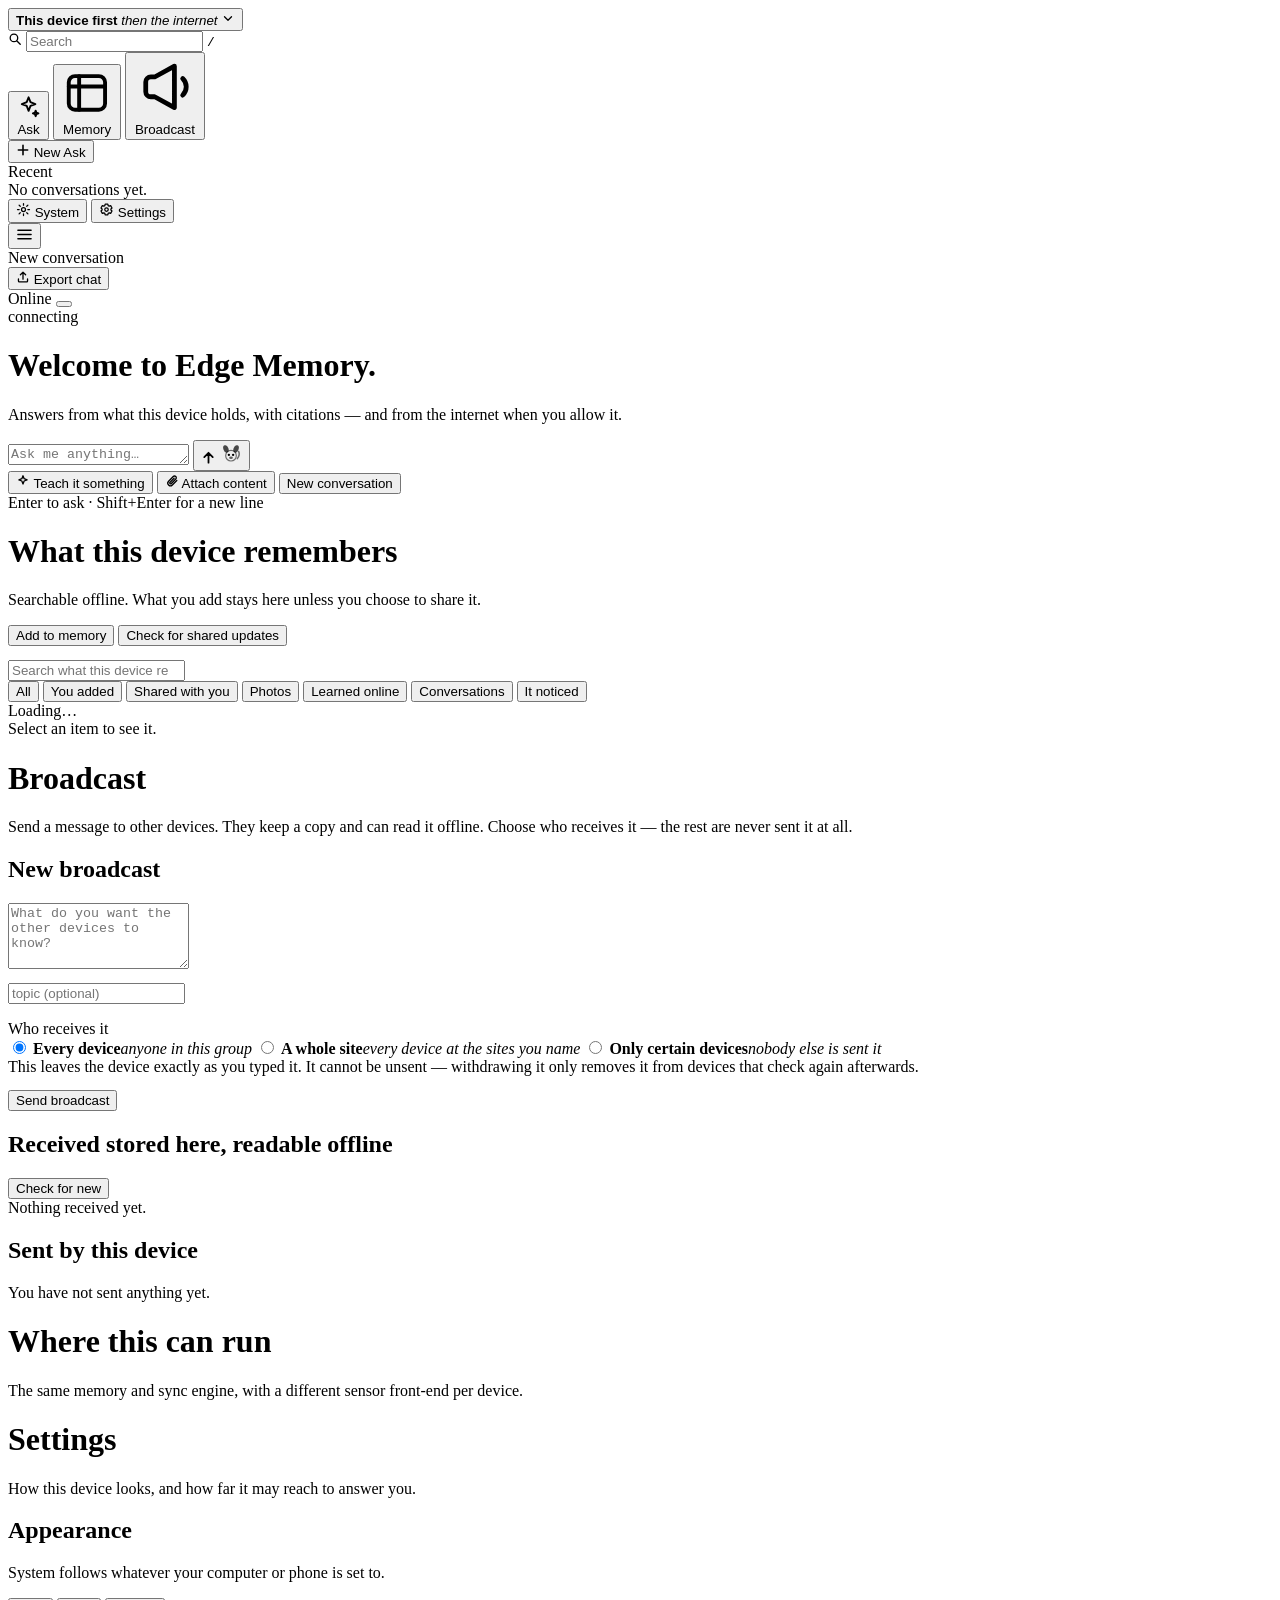
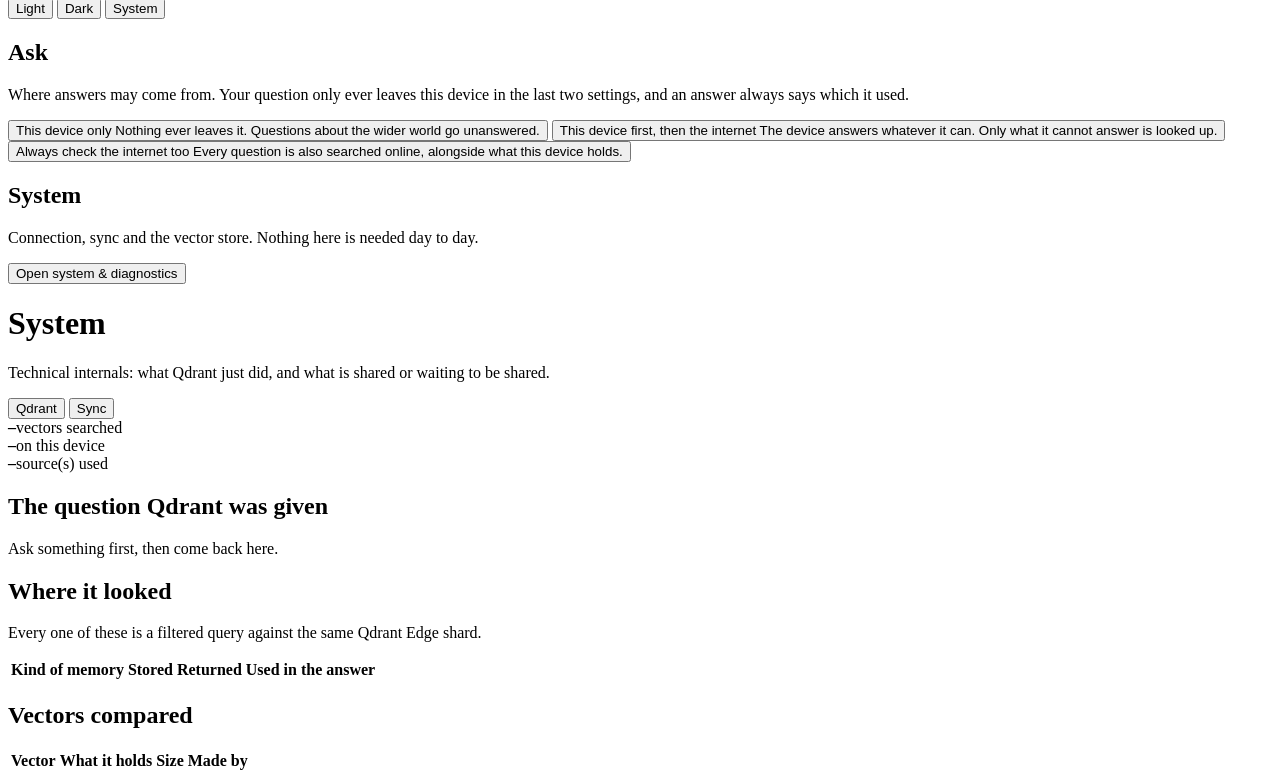
==== commit aac2f0e9: "Hindi and English: dictation, answers in your language, and a UI that finally shows UI (app/, served" ====
--- a/app/index.html
+++ b/app/index.html
@@ -42,10 +42,6 @@
     <button class="nav-item" data-page="broadcast" role="tab">
       <svg viewBox="0 0 20 20" fill="none" stroke="currentColor" stroke-width="1.5" stroke-linecap="round" stroke-linejoin="round"><path d="M4 8.5v3a1.6 1.6 0 0 0 1.6 1.6h1.2L13 16.5V3.5L6.8 6.9H5.6A1.6 1.6 0 0 0 4 8.5z"/><path d="M15.6 7.4a3.6 3.6 0 0 1 0 5.2"/></svg>
       <span>Broadcast</span>
-    </button>
-    <button class="nav-item" data-page="devices" role="tab">
-      <svg viewBox="0 0 20 20" fill="none" stroke="currentColor" stroke-width="1.5" stroke-linecap="round" stroke-linejoin="round"><rect x="2.5" y="4" width="10" height="9" rx="1.8"/><rect x="13.5" y="8" width="4" height="8" rx="1.3"/><path d="M6 16h4"/></svg>
-      <span>Devices</span>
     </button>
   </nav>
 
